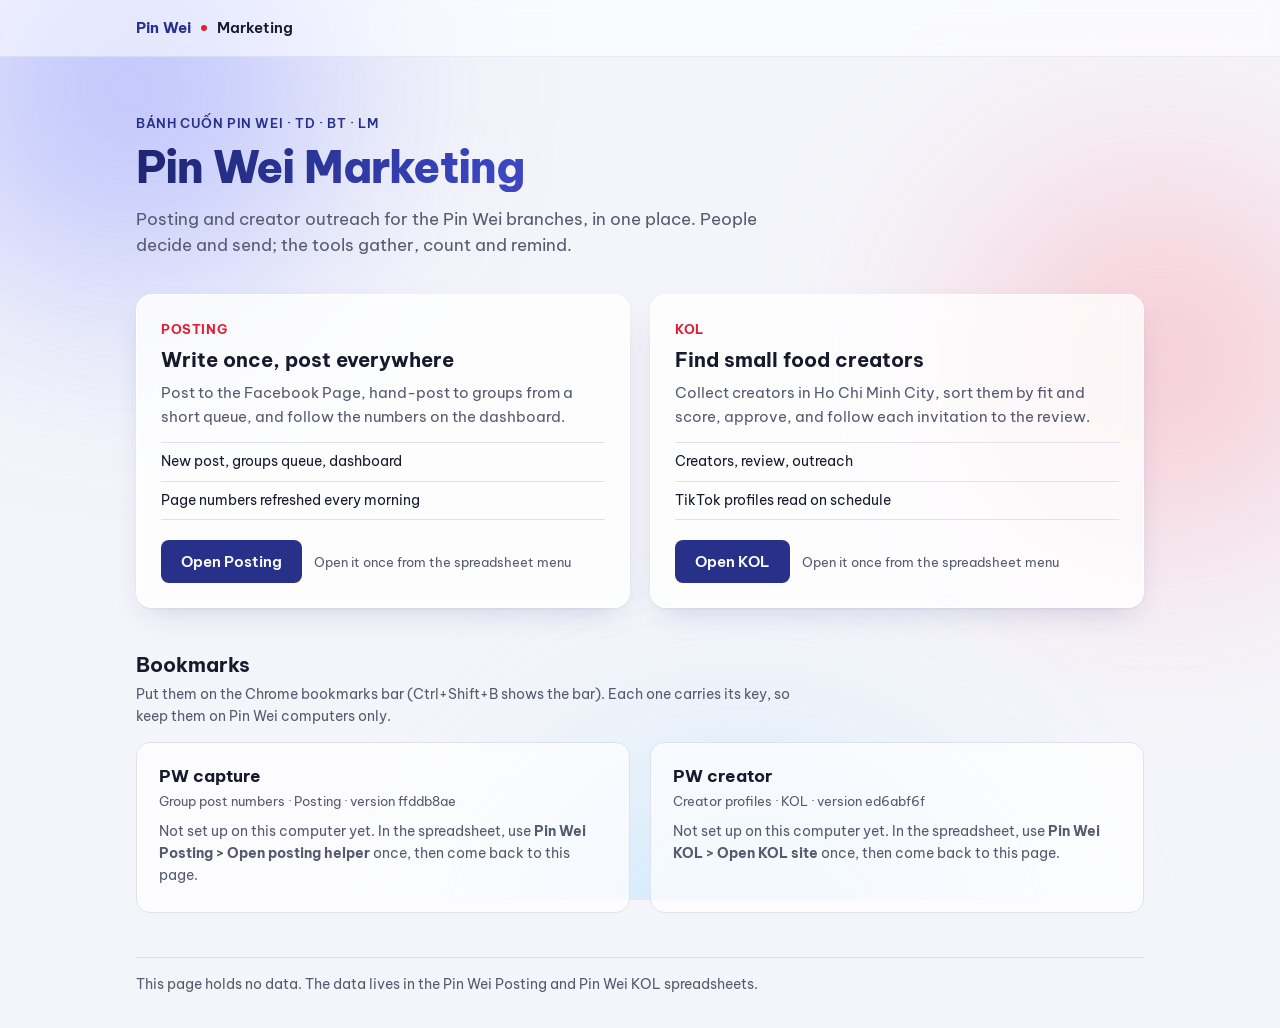
==== index.html @ 63d1887e "Publish site from PinWei_Marketing 8d9b8ef" ====
<!doctype html>
<html lang="en">
<head>
<meta charset="utf-8">
<meta name="viewport" content="width=device-width, initial-scale=1">
<meta name="robots" content="noindex">
<title>Pin Wei Marketing</title>
<link rel="preconnect" href="https://fonts.googleapis.com">
<link rel="preconnect" href="https://fonts.gstatic.com" crossorigin>
<link href="https://fonts.googleapis.com/css2?family=Be+Vietnam+Pro:wght@400;500;600;700;800&display=swap" rel="stylesheet">
<link rel="stylesheet" href="hub.css">
</head>
<body>
<div class="glow" aria-hidden="true"><span class="g1"></span><span class="g2"></span><span class="g3"></span></div>
<header class="bar"><div class="wrap"><span class="mark">Pin Wei</span><span class="dot"></span><span class="name">Marketing</span></div></header>
<main class="wrap">
  <section class="hero">
    <p class="eyebrow">Bánh cuốn Pin Wei · TD · BT · LM</p>
    <h1>Pin Wei Marketing</h1>
    <p class="lead">Posting and creator outreach for the Pin Wei branches, in one place. People decide and send; the tools gather, count and remind.</p>
  </section>

  <section class="apps">
    <article class="app">
      <p class="kicker">Posting</p>
      <h2>Write once, post everywhere</h2>
      <p class="desc">Post to the Facebook Page, hand-post to groups from a short queue, and follow the numbers on the dashboard.</p>
      <ul class="facts">
        <li>New post, groups queue, dashboard</li>
        <li>Page numbers refreshed every morning</li>
      </ul>
      <div class="foot"><a class="open" href="posting/">Open Posting</a><span class="state" id="state-posting"></span></div>
    </article>
    <article class="app">
      <p class="kicker">KOL</p>
      <h2>Find small food creators</h2>
      <p class="desc">Collect creators in Ho Chi Minh City, sort them by fit and score, approve, and follow each invitation to the review.</p>
      <ul class="facts">
        <li>Creators, review, outreach</li>
        <li>TikTok profiles read on schedule</li>
      </ul>
      <div class="foot"><a class="open" href="kol/">Open KOL</a><span class="state" id="state-kol"></span></div>
    </article>
  </section>

  <section class="marks">
    <div class="head">
      <h2>Bookmarks</h2>
      <p class="muted">Put them on the Chrome bookmarks bar (Ctrl+Shift+B shows the bar). Each one carries its key, so keep them on Pin Wei computers only.</p>
    </div>
    <div class="grid">
      <article class="mark-card" id="bm-posting"><p class="muted">Loading…</p></article>
      <article class="mark-card" id="bm-kol"><p class="muted">Loading…</p></article>
    </div>
  </section>

  <footer class="end muted">This page holds no data. The data lives in the Pin Wei Posting and Pin Wei KOL spreadsheets.</footer>
</main>
<script src="hub.js"></script>
</body>
</html>
---- hub.css ----
/* The Pin Wei Marketing main page. Light only, like the two sites; the soft glow is its own. */
:root {
  --font: "Be Vietnam Pro", system-ui, -apple-system, "Segoe UI", Roboto, sans-serif;
  --bg: #f4f5fa; --fg: #171a2c; --muted: #555a6e; --line: #dfe2ee; --card: rgba(255, 255, 255, .78);
  --navy: #28318a; --navy-strong: #1e2570; --brand: #e21e36; --ok: #137035; --ok-bg: #e3f5e9;
  color-scheme: light;
}
* { box-sizing: border-box; }
html { background: var(--bg); }
body { margin: 0; min-height: 100vh; color: var(--fg); font: 15px/1.55 var(--font); -webkit-font-smoothing: antialiased; background: var(--bg); overflow-x: hidden; }
.wrap { max-width: 1040px; margin: 0 auto; padding: 0 16px; position: relative; }

/* Ambient light: three blurred washes behind everything, fixed so they stay put while scrolling. */
.glow { position: fixed; inset: 0; z-index: 0; pointer-events: none; overflow: hidden; }
.glow span { position: absolute; border-radius: 50%; filter: blur(90px); opacity: .7; }
.glow .g1 { width: 620px; height: 620px; left: -180px; top: -220px; background: radial-gradient(circle, #8f99ff 0%, rgba(143, 153, 255, 0) 70%); }
.glow .g2 { width: 560px; height: 560px; right: -160px; top: 80px; background: radial-gradient(circle, #ff8fa0 0%, rgba(255, 143, 160, 0) 70%); opacity: .55; }
.glow .g3 { width: 720px; height: 520px; left: 30%; bottom: -320px; background: radial-gradient(circle, #9fd8ff 0%, rgba(159, 216, 255, 0) 70%); opacity: .6; }
.bar, main { position: relative; z-index: 1; }

.bar { border-bottom: 1px solid rgba(40, 49, 138, .08); background: rgba(255, 255, 255, .55); backdrop-filter: saturate(160%) blur(10px); -webkit-backdrop-filter: saturate(160%) blur(10px); }
.bar .wrap { display: flex; align-items: center; gap: 10px; height: 56px; font-weight: 700; }
.bar .mark { color: var(--navy); letter-spacing: .2px; }
.bar .dot { width: 6px; height: 6px; border-radius: 50%; background: var(--brand); }
.bar .name { color: var(--fg); font-weight: 600; }

.hero { padding: 56px 0 28px; max-width: 680px; }
.eyebrow { margin: 0 0 10px; font-size: 13px; font-weight: 600; letter-spacing: .6px; text-transform: uppercase; color: var(--navy); }
h1 { margin: 0; font-size: 44px; line-height: 1.1; font-weight: 800; letter-spacing: -.8px;
  background: linear-gradient(100deg, #1e2570 0%, #3b47c4 55%, #c3142a 110%); -webkit-background-clip: text; background-clip: text; color: transparent; }
.lead { margin: 14px 0 0; font-size: 17px; color: var(--muted); }
h2 { margin: 0; font-size: 20px; line-height: 1.3; }
p { margin: 6px 0; }
.muted { color: var(--muted); font-size: 14px; }

.apps { display: grid; grid-template-columns: 1fr 1fr; gap: 20px; margin: 8px 0 44px; }
.app { display: flex; flex-direction: column; padding: 24px; border-radius: 16px; background: var(--card); border: 1px solid rgba(255, 255, 255, .9);
  box-shadow: 0 1px 2px rgba(23, 26, 44, .05), 0 12px 32px -12px rgba(40, 49, 138, .22); backdrop-filter: blur(12px); -webkit-backdrop-filter: blur(12px);
  transition: transform .18s ease, box-shadow .18s ease; }
.app:hover { transform: translateY(-2px); box-shadow: 0 1px 2px rgba(23, 26, 44, .05), 0 18px 40px -14px rgba(40, 49, 138, .32); }
.kicker { margin: 0 0 8px; font-size: 13px; font-weight: 700; letter-spacing: .6px; text-transform: uppercase; color: var(--brand); }
.desc { color: var(--muted); margin: 8px 0 14px; }
.facts { margin: 0 0 20px; padding: 0; list-style: none; border-top: 1px solid var(--line); }
.facts li { padding: 8px 0; border-bottom: 1px solid var(--line); font-size: 14px; }
.foot { margin-top: auto; display: flex; align-items: center; gap: 12px; flex-wrap: wrap; }
.open, button { display: inline-block; background: var(--navy); color: #fff; border: 0; border-radius: 8px; padding: 10px 20px; font: inherit; font-weight: 600;
  text-decoration: none; cursor: pointer; }
.open:hover, button:hover { background: var(--navy-strong); }
.open:focus-visible, button:focus-visible, .bm:focus-visible { outline: 3px solid rgba(40, 49, 138, .35); outline-offset: 2px; }
.state { font-size: 13px; color: var(--muted); }
.state.on { color: var(--ok); background: var(--ok-bg); border-radius: 999px; padding: 2px 10px; font-weight: 600; }

.marks .head { margin-bottom: 14px; max-width: 680px; }
.marks .grid { display: grid; grid-template-columns: 1fr 1fr; gap: 20px; }
.mark-card { padding: 20px 22px; border-radius: 14px; background: rgba(255, 255, 255, .7); border: 1px solid var(--line); }
.mark-card h3 { margin: 0; font-size: 17px; }
.mark-card .for { margin: 2px 0 10px; font-size: 13px; color: var(--muted); }
.mark-card ol { padding-left: 20px; margin: 10px 0; font-size: 14px; }
.mark-card li { margin: 4px 0; }
.bm { display: inline-block; margin: 6px 0; padding: 7px 16px; border: 1px dashed var(--navy); border-radius: 8px; color: var(--navy); background: #fff;
  font-weight: 700; text-decoration: none; cursor: grab; }
.row { display: flex; align-items: center; gap: 10px; flex-wrap: wrap; margin: 6px 0; }
button.alt { background: #fff; color: var(--fg); border: 1px solid var(--line); padding: 7px 14px; }
button.alt:hover { background: #f1f2f8; }
.mark-card a.link { color: var(--navy); font-weight: 600; }
.end { margin: 44px 0 32px; padding-top: 16px; border-top: 1px solid var(--line); }

@media (max-width: 760px) {
  .apps, .marks .grid { grid-template-columns: 1fr; }
  .hero { padding: 36px 0 20px; }
  h1 { font-size: 34px; }
  .glow .g1 { width: 420px; height: 420px; }
  .glow .g2 { width: 380px; height: 380px; }
}
@media (prefers-reduced-motion: reduce) { .app { transition: none; } .app:hover { transform: none; } }
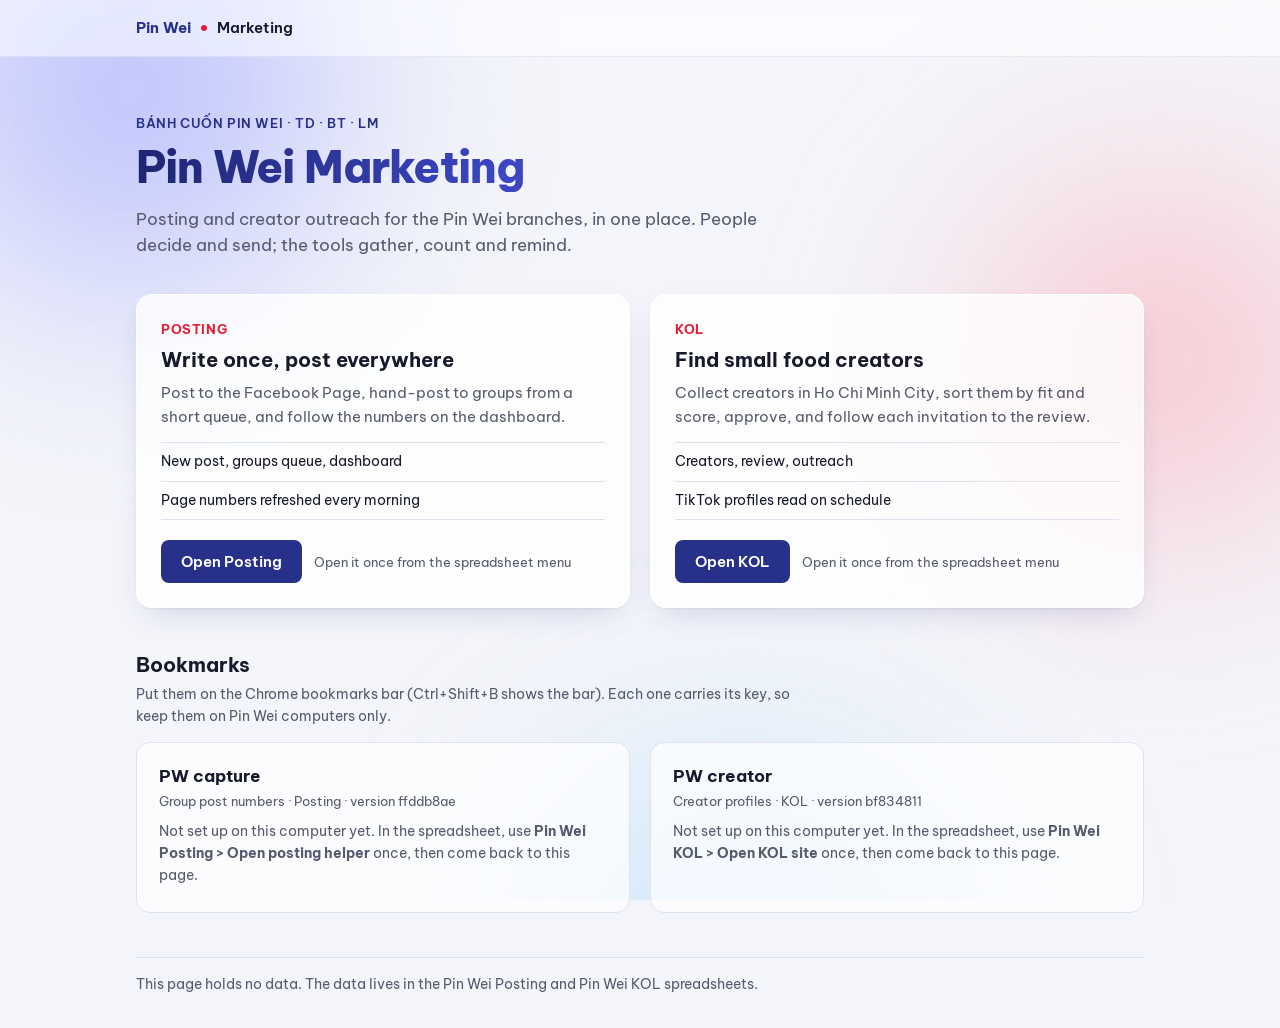
==== commit 0a7d1c47: "Publish site from PinWei_Marketing f20aabb" ====
--- a/index.html
+++ b/index.html
@@ -19,6 +19,8 @@
     <h1>Pin Wei Marketing</h1>
     <p class="lead">Posting and creator outreach for the Pin Wei branches, in one place. People decide and send; the tools gather, count and remind.</p>
   </section>
+
+  <p class="notice" id="notice" hidden></p>
 
   <section class="apps">
     <article class="app">
@@ -54,6 +56,18 @@
     </div>
   </section>
 
+  <section class="share" id="share" hidden>
+    <div class="head">
+      <h2>Share access</h2>
+      <p class="muted">One link that opens Posting and KOL on another computer, without the spreadsheets. Whoever opens it can do everything you can, so send it to one person, privately (not in a group chat).</p>
+    </div>
+    <div class="share-card">
+      <div class="row"><button type="button" id="share-copy">Copy access link</button><span class="muted" id="share-note"></span></div>
+      <p class="muted" id="share-what"></p>
+      <p class="muted">The other person opens the link once; their browser then remembers it. To take access back from everyone, change <code>WEBAPP_TOKEN</code> in that spreadsheet's Script Properties.</p>
+    </div>
+  </section>
+
   <footer class="end muted">This page holds no data. The data lives in the Pin Wei Posting and Pin Wei KOL spreadsheets.</footer>
 </main>
 <script src="hub.js"></script>
--- a/hub.css
+++ b/hub.css
@@ -65,6 +65,16 @@
 .mark-card a.link { color: var(--navy); font-weight: 600; }
 .end { margin: 44px 0 32px; padding-top: 16px; border-top: 1px solid var(--line); }
 
+/* An access link was just opened: what it did. */
+.notice { margin: 0 0 20px; padding: 10px 14px; border-radius: 10px; font-weight: 600; max-width: 680px; }
+.notice.ok { background: var(--ok-bg); color: var(--ok); }
+.notice.bad { background: #fde8eb; color: #c3142a; }
+.share { margin-top: 44px; }
+.share .head { margin-bottom: 14px; max-width: 680px; }
+.share-card { padding: 20px 22px; border-radius: 14px; background: rgba(255, 255, 255, .7); border: 1px solid var(--line); max-width: 680px; }
+.share-card button { margin: 0; }
+code { font-size: 13px; background: #eef0f7; border-radius: 4px; padding: 1px 5px; }
+
 @media (max-width: 760px) {
   .apps, .marks .grid { grid-template-columns: 1fr; }
   .hero { padding: 36px 0 20px; }
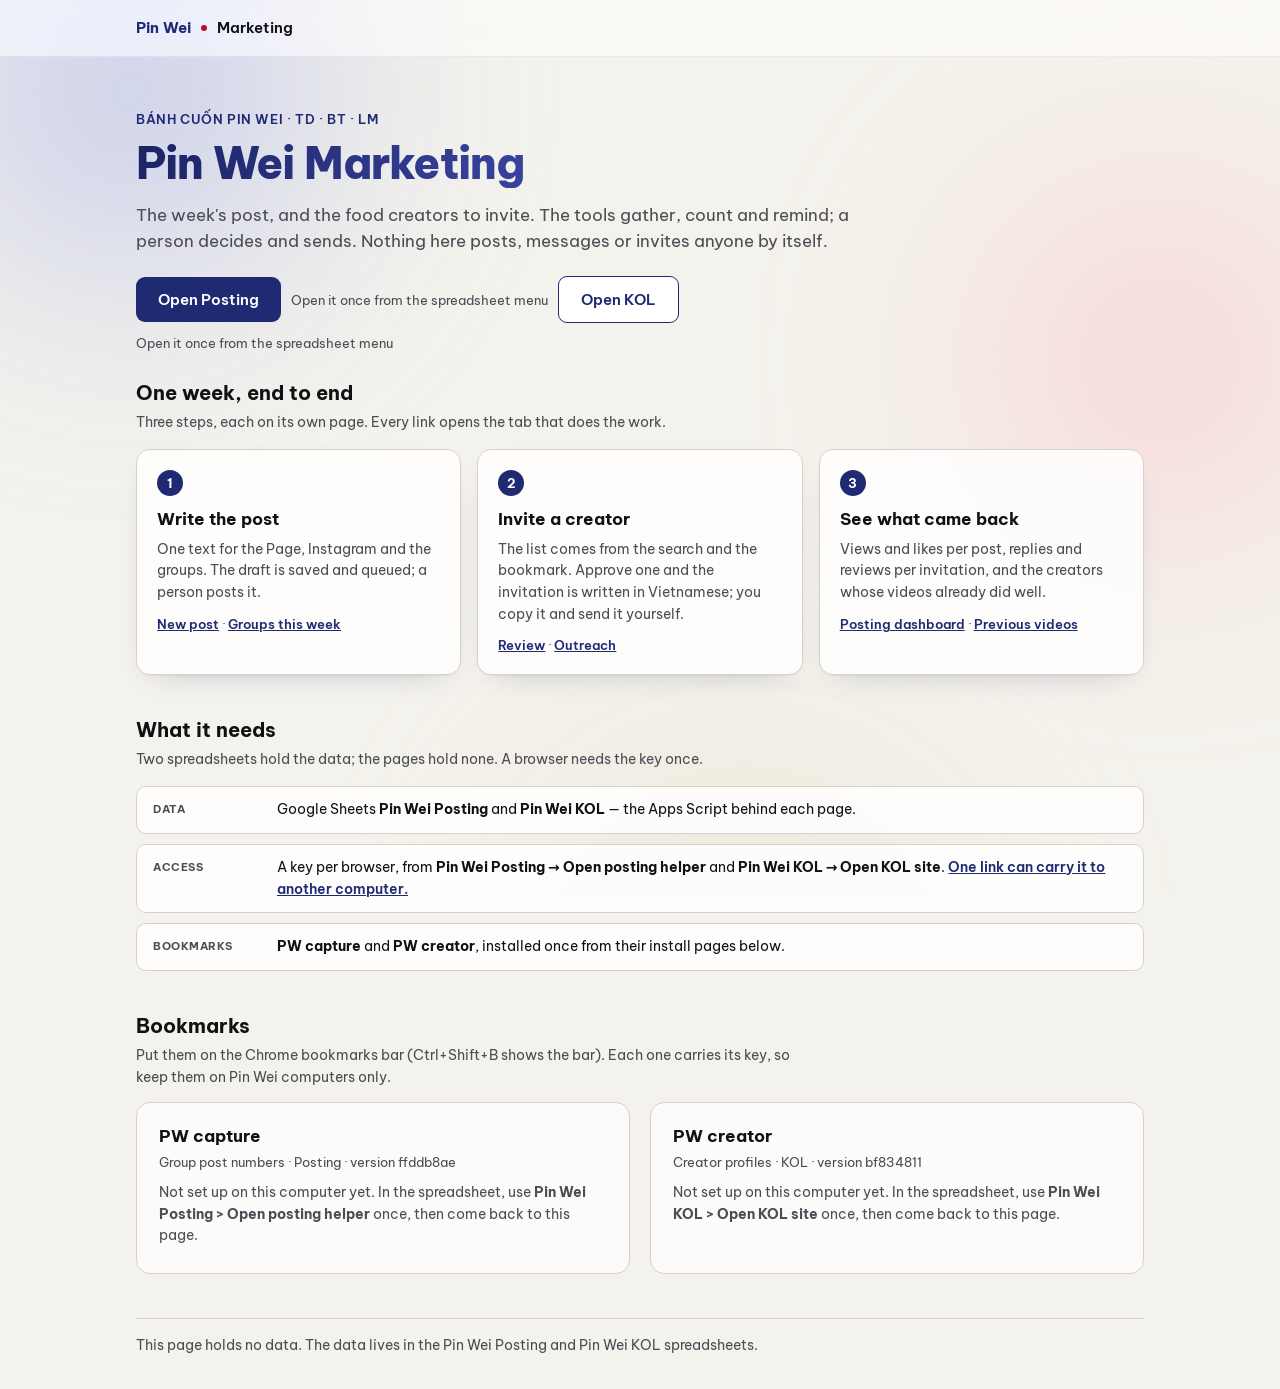
==== commit 8f9fd635: "Publish site from PinWei_Marketing 9d4a96f" ====
--- a/index.html
+++ b/index.html
@@ -14,35 +14,62 @@
 <div class="glow" aria-hidden="true"><span class="g1"></span><span class="g2"></span><span class="g3"></span></div>
 <header class="bar"><div class="wrap"><span class="mark">Pin Wei</span><span class="dot"></span><span class="name">Marketing</span></div></header>
 <main class="wrap">
+  <!-- What this is and the one thing it is for. Everything below serves this sentence. -->
   <section class="hero">
     <p class="eyebrow">Bánh cuốn Pin Wei · TD · BT · LM</p>
     <h1>Pin Wei Marketing</h1>
-    <p class="lead">Posting and creator outreach for the Pin Wei branches, in one place. People decide and send; the tools gather, count and remind.</p>
+    <p class="lead">The week's post, and the food creators to invite. The tools gather, count and remind; a person decides and
+      sends. Nothing here posts, messages or invites anyone by itself.</p>
+    <div class="cta">
+      <a class="open" href="posting/">Open Posting</a>
+      <span class="state" id="state-posting"></span>
+      <a class="open alt" href="kol/">Open KOL</a>
+      <span class="state" id="state-kol"></span>
+    </div>
   </section>
 
   <p class="notice" id="notice" hidden></p>
 
-  <section class="apps">
-    <article class="app">
-      <p class="kicker">Posting</p>
-      <h2>Write once, post everywhere</h2>
-      <p class="desc">Post to the Facebook Page, hand-post to groups from a short queue, and follow the numbers on the dashboard.</p>
-      <ul class="facts">
-        <li>New post, groups queue, dashboard</li>
-        <li>Page numbers refreshed every morning</li>
-      </ul>
-      <div class="foot"><a class="open" href="posting/">Open Posting</a><span class="state" id="state-posting"></span></div>
-    </article>
-    <article class="app">
-      <p class="kicker">KOL</p>
-      <h2>Find small food creators</h2>
-      <p class="desc">Collect creators in Ho Chi Minh City, sort them by fit and score, approve, and follow each invitation to the review.</p>
-      <ul class="facts">
-        <li>Creators, review, outreach</li>
-        <li>TikTok profiles read on schedule</li>
-      </ul>
-      <div class="foot"><a class="open" href="kol/">Open KOL</a><span class="state" id="state-kol"></span></div>
-    </article>
+  <!-- The task, in three steps: a short input-to-output example with the real destinations. -->
+  <section class="flow">
+    <div class="head">
+      <h2>One week, end to end</h2>
+      <p class="muted">Three steps, each on its own page. Every link opens the tab that does the work.</p>
+    </div>
+    <ol class="steps">
+      <li class="step">
+        <span class="n">1</span>
+        <h3>Write the post</h3>
+        <p>One text for the Page, Instagram and the groups. The draft is saved and queued; a person posts it.</p>
+        <p class="where"><a href="posting/#compose">New post</a> · <a href="posting/#week">Groups this week</a></p>
+      </li>
+      <li class="step">
+        <span class="n">2</span>
+        <h3>Invite a creator</h3>
+        <p>The list comes from the search and the bookmark. Approve one and the invitation is written in Vietnamese; you copy
+          it and send it yourself.</p>
+        <p class="where"><a href="kol/#review">Review</a> · <a href="kol/#outreach">Outreach</a></p>
+      </li>
+      <li class="step">
+        <span class="n">3</span>
+        <h3>See what came back</h3>
+        <p>Views and likes per post, replies and reviews per invitation, and the creators whose videos already did well.</p>
+        <p class="where"><a href="posting/#dash">Posting dashboard</a> · <a href="kol/#pinwei">Previous videos</a></p>
+      </li>
+    </ol>
+  </section>
+
+  <section class="setup">
+    <div class="head">
+      <h2>What it needs</h2>
+      <p class="muted">Two spreadsheets hold the data; the pages hold none. A browser needs the key once.</p>
+    </div>
+    <dl class="reqs">
+      <div><dt>Data</dt><dd>Google Sheets <b>Pin Wei Posting</b> and <b>Pin Wei KOL</b> — the Apps Script behind each page.</dd></div>
+      <div><dt>Access</dt><dd>A key per browser, from <b>Pin Wei Posting → Open posting helper</b> and <b>Pin Wei KOL → Open KOL site</b>.
+        <a href="#share">One link can carry it to another computer.</a></dd></div>
+      <div><dt>Bookmarks</dt><dd><b>PW capture</b> and <b>PW creator</b>, installed once from their install pages below.</dd></div>
+    </dl>
   </section>
 
   <section class="marks">
--- a/hub.css
+++ b/hub.css
@@ -1,8 +1,8 @@
 /* The Pin Wei Marketing main page. Light only, like the two sites; the soft glow is its own. */
 :root {
   --font: "Be Vietnam Pro", system-ui, -apple-system, "Segoe UI", Roboto, sans-serif;
-  --bg: #f4f5fa; --fg: #171a2c; --muted: #555a6e; --line: #dfe2ee; --card: rgba(255, 255, 255, .78);
-  --navy: #28318a; --navy-strong: #1e2570; --brand: #e21e36; --ok: #137035; --ok-bg: #e3f5e9;
+  --bg: #f4f2ec; --fg: #111114; --muted: #4b4c54; --line: #d7d2c6; --card: rgba(255, 255, 255, .84);
+  --navy: #1f2a72; --navy-strong: #161f57; --brand: #b90f2a; --ok: #0b5a30; --ok-bg: #d7ebda; --bad: #940f1c; --bad-bg: #fbe9ea; --sheet: #f1efe8;
   color-scheme: light;
 }
 * { box-sizing: border-box; }
@@ -13,9 +13,9 @@
 /* Ambient light: three blurred washes behind everything, fixed so they stay put while scrolling. */
 .glow { position: fixed; inset: 0; z-index: 0; pointer-events: none; overflow: hidden; }
 .glow span { position: absolute; border-radius: 50%; filter: blur(90px); opacity: .7; }
-.glow .g1 { width: 620px; height: 620px; left: -180px; top: -220px; background: radial-gradient(circle, #8f99ff 0%, rgba(143, 153, 255, 0) 70%); }
-.glow .g2 { width: 560px; height: 560px; right: -160px; top: 80px; background: radial-gradient(circle, #ff8fa0 0%, rgba(255, 143, 160, 0) 70%); opacity: .55; }
-.glow .g3 { width: 720px; height: 520px; left: 30%; bottom: -320px; background: radial-gradient(circle, #9fd8ff 0%, rgba(159, 216, 255, 0) 70%); opacity: .6; }
+.glow .g1 { width: 620px; height: 620px; left: -180px; top: -220px; background: radial-gradient(circle, #aeb8ea 0%, rgba(174, 184, 234, 0) 70%); }
+.glow .g2 { width: 560px; height: 560px; right: -160px; top: 80px; background: radial-gradient(circle, #ffb6be 0%, rgba(255, 182, 190, 0) 70%); opacity: .5; }
+.glow .g3 { width: 720px; height: 520px; left: 30%; bottom: -320px; background: radial-gradient(circle, #e6d9be 0%, rgba(230, 217, 190, 0) 70%); opacity: .55; }
 .bar, main { position: relative; z-index: 1; }
 
 .bar { border-bottom: 1px solid rgba(40, 49, 138, .08); background: rgba(255, 255, 255, .55); backdrop-filter: saturate(160%) blur(10px); -webkit-backdrop-filter: saturate(160%) blur(10px); }
@@ -27,14 +27,14 @@
 .hero { padding: 56px 0 28px; max-width: 680px; }
 .eyebrow { margin: 0 0 10px; font-size: 13px; font-weight: 600; letter-spacing: .6px; text-transform: uppercase; color: var(--navy); }
 h1 { margin: 0; font-size: 44px; line-height: 1.1; font-weight: 800; letter-spacing: -.8px;
-  background: linear-gradient(100deg, #1e2570 0%, #3b47c4 55%, #c3142a 110%); -webkit-background-clip: text; background-clip: text; color: transparent; }
+  background: linear-gradient(100deg, #1c2465 0%, #38439e 55%, #c8102e 105%); -webkit-background-clip: text; background-clip: text; color: transparent; }
 .lead { margin: 14px 0 0; font-size: 17px; color: var(--muted); }
 h2 { margin: 0; font-size: 20px; line-height: 1.3; }
 p { margin: 6px 0; }
 .muted { color: var(--muted); font-size: 14px; }
 
 .apps { display: grid; grid-template-columns: 1fr 1fr; gap: 20px; margin: 8px 0 44px; }
-.app { display: flex; flex-direction: column; padding: 24px; border-radius: 16px; background: var(--card); border: 1px solid rgba(255, 255, 255, .9);
+.app { display: flex; flex-direction: column; padding: 24px; border-radius: 14px; background: var(--card); border: 1px solid rgba(255, 255, 255, .9);
   box-shadow: 0 1px 2px rgba(23, 26, 44, .05), 0 12px 32px -12px rgba(40, 49, 138, .22); backdrop-filter: blur(12px); -webkit-backdrop-filter: blur(12px);
   transition: transform .18s ease, box-shadow .18s ease; }
 .app:hover { transform: translateY(-2px); box-shadow: 0 1px 2px rgba(23, 26, 44, .05), 0 18px 40px -14px rgba(40, 49, 138, .32); }
@@ -43,7 +43,7 @@
 .facts { margin: 0 0 20px; padding: 0; list-style: none; border-top: 1px solid var(--line); }
 .facts li { padding: 8px 0; border-bottom: 1px solid var(--line); font-size: 14px; }
 .foot { margin-top: auto; display: flex; align-items: center; gap: 12px; flex-wrap: wrap; }
-.open, button { display: inline-block; background: var(--navy); color: #fff; border: 0; border-radius: 8px; padding: 10px 20px; font: inherit; font-weight: 600;
+.open, button { display: inline-block; background: var(--navy); color: #fff; border: 0; border-radius: 9px; padding: 10px 20px; font: inherit; font-weight: 600;
   text-decoration: none; cursor: pointer; }
 .open:hover, button:hover { background: var(--navy-strong); }
 .open:focus-visible, button:focus-visible, .bm:focus-visible { outline: 3px solid rgba(40, 49, 138, .35); outline-offset: 2px; }
@@ -61,19 +61,19 @@
   font-weight: 700; text-decoration: none; cursor: grab; }
 .row { display: flex; align-items: center; gap: 10px; flex-wrap: wrap; margin: 6px 0; }
 button.alt { background: #fff; color: var(--fg); border: 1px solid var(--line); padding: 7px 14px; }
-button.alt:hover { background: #f1f2f8; }
+button.alt:hover { background: var(--sheet); }
 .mark-card a.link { color: var(--navy); font-weight: 600; }
 .end { margin: 44px 0 32px; padding-top: 16px; border-top: 1px solid var(--line); }
 
 /* An access link was just opened: what it did. */
 .notice { margin: 0 0 20px; padding: 10px 14px; border-radius: 10px; font-weight: 600; max-width: 680px; }
 .notice.ok { background: var(--ok-bg); color: var(--ok); }
-.notice.bad { background: #fde8eb; color: #c3142a; }
+.notice.bad { background: var(--bad-bg); color: var(--bad); }
 .share { margin-top: 44px; }
 .share .head { margin-bottom: 14px; max-width: 680px; }
 .share-card { padding: 20px 22px; border-radius: 14px; background: rgba(255, 255, 255, .7); border: 1px solid var(--line); max-width: 680px; }
 .share-card button { margin: 0; }
-code { font-size: 13px; background: #eef0f7; border-radius: 4px; padding: 1px 5px; }
+code { font-size: 13px; background: var(--sheet); border-radius: 4px; padding: 1px 5px; }
 
 @media (max-width: 760px) {
   .apps, .marks .grid { grid-template-columns: 1fr; }
@@ -83,3 +83,32 @@
   .glow .g2 { width: 380px; height: 380px; }
 }
 @media (prefers-reduced-motion: reduce) { .app { transition: none; } .app:hover { transform: none; } }
+
+/* The homepage leads with the task: hero, then the week in three steps, then what it needs. */
+.hero { padding: 52px 0 26px; max-width: 720px; }
+.cta { display: flex; flex-wrap: wrap; gap: 10px; align-items: center; margin: 22px 0 0; }
+.cta .open { padding: 11px 22px; border-radius: 9px; }
+.cta .open.alt { background: #fff; color: var(--navy); border: 1.5px solid var(--navy); }
+.cta .open.alt:hover { background: #eef0fa; }
+.flow, .setup { margin: 0 0 42px; }
+.flow .head, .setup .head { max-width: 720px; margin-bottom: 16px; }
+.steps { list-style: none; margin: 0; padding: 0; display: grid; grid-template-columns: repeat(3, minmax(0, 1fr)); gap: 16px; counter-reset: step; }
+.step { position: relative; background: var(--card); border: 1px solid var(--line); border-radius: 14px; padding: 20px 20px 18px;
+  box-shadow: 0 1px 2px rgba(17, 17, 20, .05), 0 12px 30px -20px rgba(31, 42, 114, .35); }
+.step .n { display: inline-flex; align-items: center; justify-content: center; width: 26px; height: 26px; border-radius: 50%;
+  background: var(--navy); color: #fff; font-size: 13px; font-weight: 700; margin-bottom: 10px; }
+.step h3 { margin: 0 0 6px; font-size: 17px; }
+.step p { margin: 0 0 10px; color: var(--muted); font-size: 14px; }
+.step .where { font-size: 13px; margin: 0; }
+.step .where a { color: var(--navy); font-weight: 600; }
+.reqs { margin: 0; display: grid; gap: 10px; }
+.reqs > div { display: grid; grid-template-columns: 110px minmax(0, 1fr); gap: 14px; padding: 12px 16px; background: var(--card);
+  border: 1px solid var(--line); border-radius: 10px; }
+.reqs dt { font-size: 11px; text-transform: uppercase; letter-spacing: .05em; font-weight: 700; color: var(--muted); padding-top: 2px; }
+.reqs dd { margin: 0; font-size: 14px; }
+.reqs a { color: var(--navy); font-weight: 600; }
+@media (max-width: 900px) {
+  .steps { grid-template-columns: 1fr; }
+  .reqs > div { grid-template-columns: 1fr; gap: 4px; }
+  .hero { padding: 36px 0 20px; }
+}
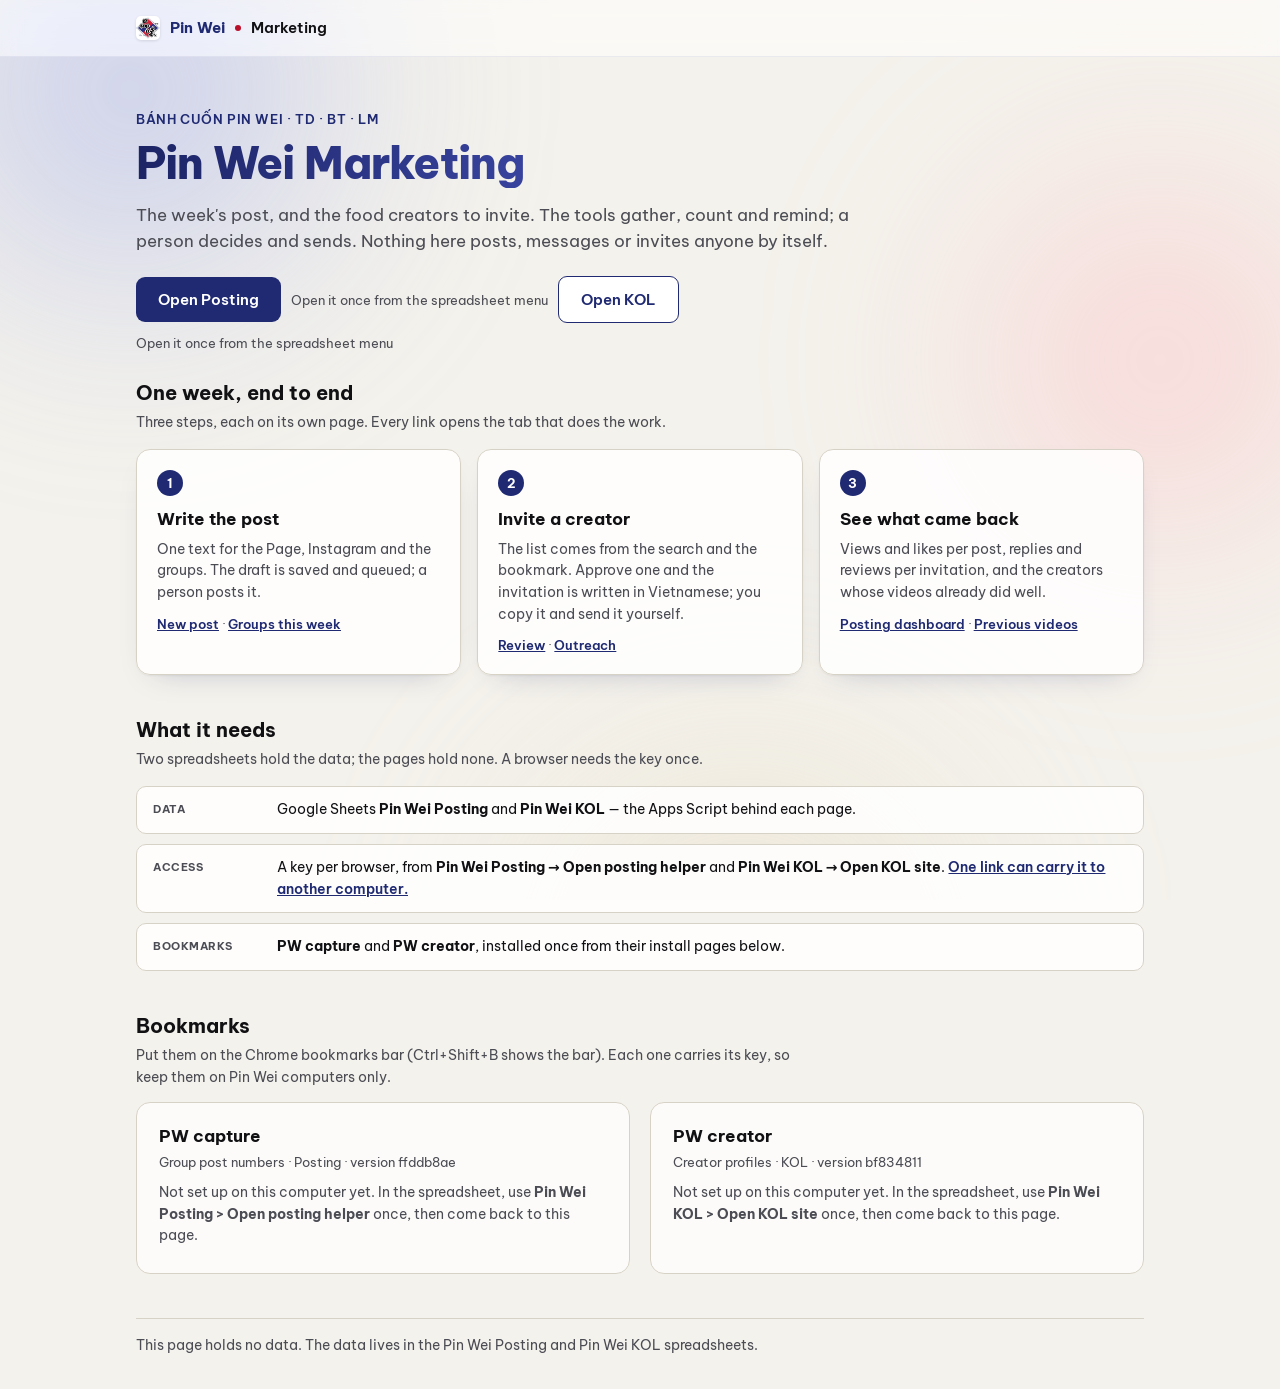
==== commit db367b40: "Publish site from PinWei_Marketing 1af9379" ====
--- a/index.html
+++ b/index.html
@@ -12,7 +12,7 @@
 </head>
 <body>
 <div class="glow" aria-hidden="true"><span class="g1"></span><span class="g2"></span><span class="g3"></span></div>
-<header class="bar"><div class="wrap"><span class="mark">Pin Wei</span><span class="dot"></span><span class="name">Marketing</span></div></header>
+<header class="bar"><div class="wrap"><img src="pinwei-mark.jpg" alt="" class="mark-img"><span class="mark">Pin Wei</span><span class="dot"></span><span class="name">Marketing</span></div></header>
 <main class="wrap">
   <!-- What this is and the one thing it is for. Everything below serves this sentence. -->
   <section class="hero">
--- a/hub.css
+++ b/hub.css
@@ -20,6 +20,7 @@
 
 .bar { border-bottom: 1px solid rgba(40, 49, 138, .08); background: rgba(255, 255, 255, .55); backdrop-filter: saturate(160%) blur(10px); -webkit-backdrop-filter: saturate(160%) blur(10px); }
 .bar .wrap { display: flex; align-items: center; gap: 10px; height: 56px; font-weight: 700; }
+.bar .mark-img { width: 24px; height: 24px; border-radius: 5px; display: block; background: #fff; box-shadow: 0 1px 3px rgba(17,17,20,.12); }
 .bar .mark { color: var(--navy); letter-spacing: .2px; }
 .bar .dot { width: 6px; height: 6px; border-radius: 50%; background: var(--brand); }
 .bar .name { color: var(--fg); font-weight: 600; }
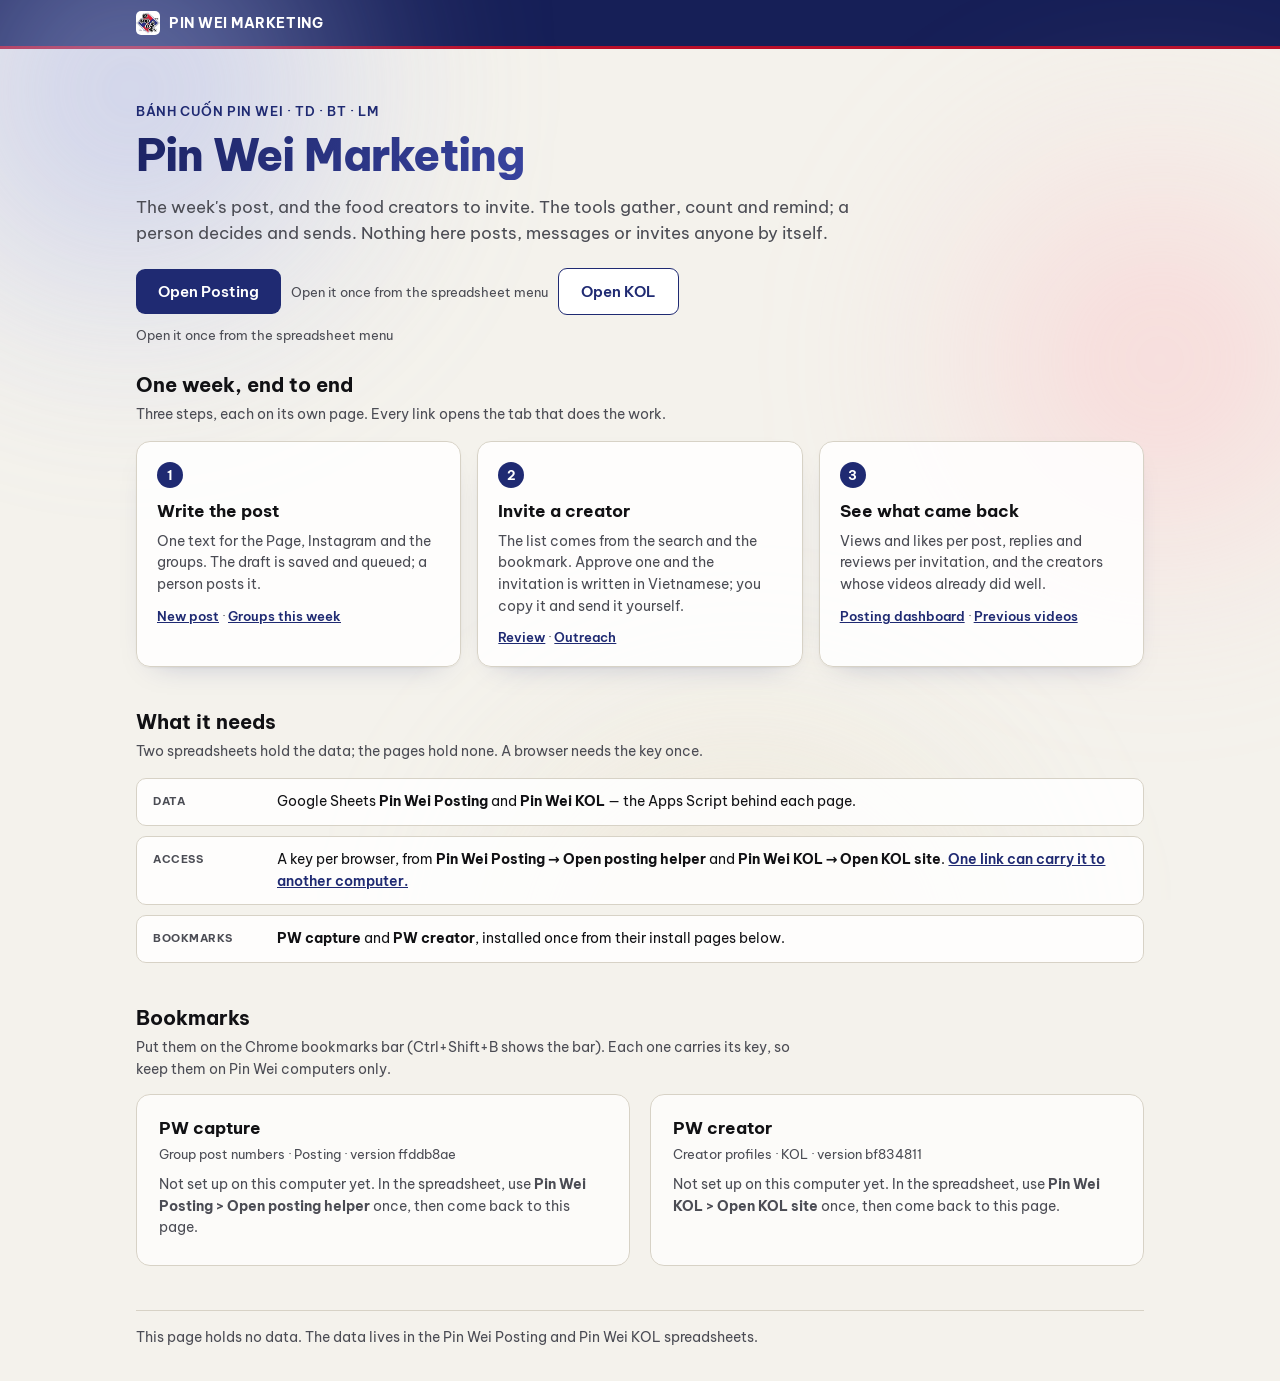
==== commit 95a2ba17: "Publish site from PinWei_Marketing d3555fb" ====
--- a/index.html
+++ b/index.html
@@ -12,7 +12,7 @@
 </head>
 <body>
 <div class="glow" aria-hidden="true"><span class="g1"></span><span class="g2"></span><span class="g3"></span></div>
-<header class="bar"><div class="wrap"><img src="pinwei-mark.jpg" alt="" class="mark-img"><span class="mark">Pin Wei</span><span class="dot"></span><span class="name">Marketing</span></div></header>
+<header class="top"><div class="wrap"><div class="brand"><img src="pinwei-mark.jpg" alt="" class="mark"><a href="./">Pin Wei Marketing</a></div></div></header>
 <main class="wrap">
   <!-- What this is and the one thing it is for. Everything below serves this sentence. -->
   <section class="hero">
--- a/hub.css
+++ b/hub.css
@@ -18,12 +18,15 @@
 .glow .g3 { width: 720px; height: 520px; left: 30%; bottom: -320px; background: radial-gradient(circle, #e6d9be 0%, rgba(230, 217, 190, 0) 70%); opacity: .55; }
 .bar, main { position: relative; z-index: 1; }
 
-.bar { border-bottom: 1px solid rgba(40, 49, 138, .08); background: rgba(255, 255, 255, .55); backdrop-filter: saturate(160%) blur(10px); -webkit-backdrop-filter: saturate(160%) blur(10px); }
-.bar .wrap { display: flex; align-items: center; gap: 10px; height: 56px; font-weight: 700; }
-.bar .mark-img { width: 24px; height: 24px; border-radius: 5px; display: block; background: #fff; box-shadow: 0 1px 3px rgba(17,17,20,.12); }
-.bar .mark { color: var(--navy); letter-spacing: .2px; }
-.bar .dot { width: 6px; height: 6px; border-radius: 50%; background: var(--brand); }
-.bar .name { color: var(--fg); font-weight: 600; }
+/* Header: the same component as Posting and KOL - the logo blue, a thin red rule, the brand on the left, and the
+   same container as the page content, so all three sites start at the same place. */
+.top { background: var(--navy-strong); border-bottom: 3px solid var(--brand); padding: 11px 0; }
+.top .wrap { display: flex; align-items: center; }
+.top .brand { display: flex; align-items: center; gap: 9px; font-size: 13.5px; font-weight: 700; letter-spacing: .04em; text-transform: uppercase; }
+.top .brand img.mark { width: 24px; height: 24px; border-radius: 5px; display: block; background: #fff; }
+.top .brand a { color: #fff; text-decoration: none; }
+.top .brand a:hover { color: #ffa0a7; }
+main { padding-top: 22px; }
 
 .hero { padding: 56px 0 28px; max-width: 680px; }
 .eyebrow { margin: 0 0 10px; font-size: 13px; font-weight: 600; letter-spacing: .6px; text-transform: uppercase; color: var(--navy); }
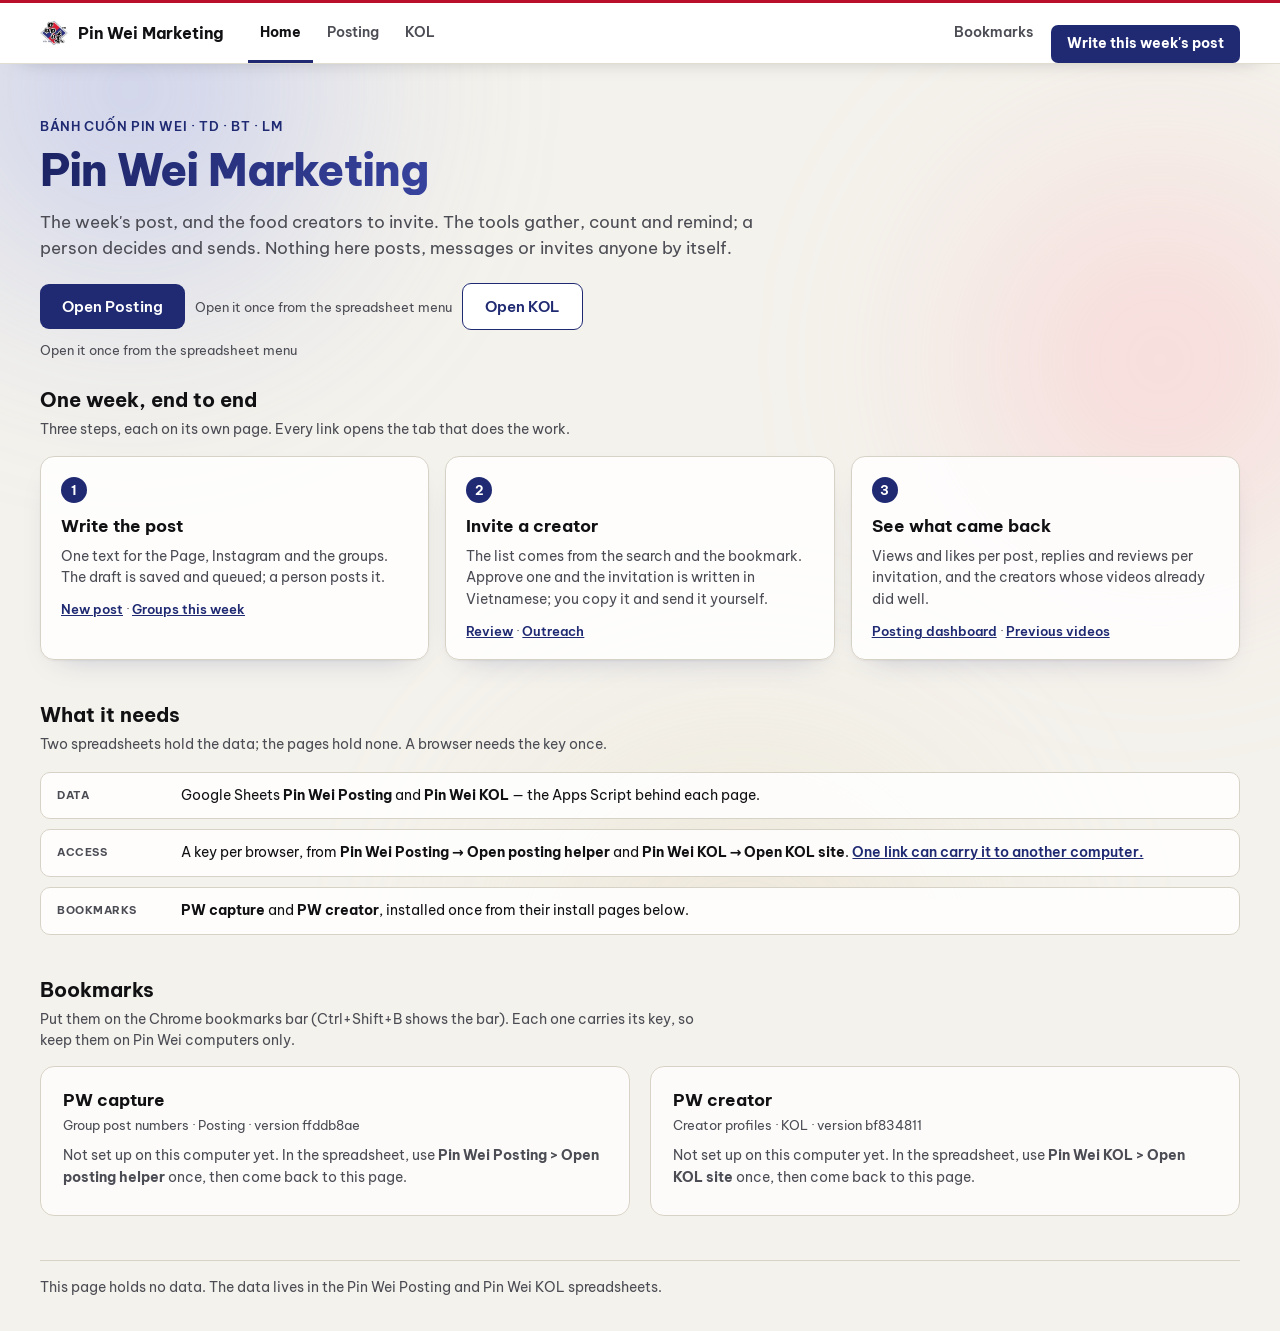
==== commit 35410487: "Publish site from PinWei_Marketing b066cc3" ====
--- a/index.html
+++ b/index.html
@@ -9,11 +9,22 @@
 <link rel="preconnect" href="https://fonts.gstatic.com" crossorigin>
 <link href="https://fonts.googleapis.com/css2?family=Be+Vietnam+Pro:wght@400;500;600;700;800&display=swap" rel="stylesheet">
 <link rel="stylesheet" href="hub.css">
+<link rel="stylesheet" href="nav.css">
 </head>
 <body>
 <div class="glow" aria-hidden="true"><span class="g1"></span><span class="g2"></span><span class="g3"></span></div>
-<header class="top"><div class="wrap"><div class="brand"><img src="pinwei-mark.jpg" alt="" class="mark"><a href="./">Pin Wei Marketing</a></div></div></header>
-<main class="wrap">
+<a class="skip" href="#content">Skip to content</a>
+<header class="pwbar">
+  <div class="wrap pwbar-in">
+    <a class="wordmark" href="./"><img src="pinwei-mark.jpg" alt="" width="28" height="28"><span>Pin Wei Marketing</span></a>
+    <button type="button" class="menubtn" aria-expanded="false" aria-controls="pwmenu">Menu</button>
+    <div class="pwmenu" id="pwmenu">
+      <nav class="sitenav" aria-label="Pin Wei Marketing"><a href="./" aria-current="page">Home</a><a href="posting/">Posting</a><a href="kol/">KOL</a></nav>
+      <div class="pwacts"><a class="quiet" href="#bookmarks">Bookmarks</a><a class="cta" href="posting/#compose">Write this week's post</a></div>
+    </div>
+  </div>
+</header>
+<main class="wrap" id="content" tabindex="-1">
   <!-- What this is and the one thing it is for. Everything below serves this sentence. -->
   <section class="hero">
     <p class="eyebrow">Bánh cuốn Pin Wei · TD · BT · LM</p>
@@ -72,7 +83,7 @@
     </dl>
   </section>
 
-  <section class="marks">
+  <section class="marks" id="bookmarks">
     <div class="head">
       <h2>Bookmarks</h2>
       <p class="muted">Put them on the Chrome bookmarks bar (Ctrl+Shift+B shows the bar). Each one carries its key, so keep them on Pin Wei computers only.</p>
@@ -98,5 +109,8 @@
   <footer class="end muted">This page holds no data. The data lives in the Pin Wei Posting and Pin Wei KOL spreadsheets.</footer>
 </main>
 <script src="hub.js"></script>
+<!-- the bar's behaviour (Menu drawer) comes from the Posting site's helpers, one copy for all three sites -->
+<script src="posting/common.js"></script>
+<script>PW.navbar();</script>
 </body>
 </html>
--- a/hub.css
+++ b/hub.css
@@ -8,7 +8,7 @@
 * { box-sizing: border-box; }
 html { background: var(--bg); }
 body { margin: 0; min-height: 100vh; color: var(--fg); font: 15px/1.55 var(--font); -webkit-font-smoothing: antialiased; background: var(--bg); overflow-x: hidden; }
-.wrap { max-width: 1040px; margin: 0 auto; padding: 0 16px; position: relative; }
+.wrap { max-width: 1240px; margin: 0 auto; padding: 0 20px; position: relative; }
 
 /* Ambient light: three blurred washes behind everything, fixed so they stay put while scrolling. */
 .glow { position: fixed; inset: 0; z-index: 0; pointer-events: none; overflow: hidden; }
@@ -16,16 +16,9 @@
 .glow .g1 { width: 620px; height: 620px; left: -180px; top: -220px; background: radial-gradient(circle, #aeb8ea 0%, rgba(174, 184, 234, 0) 70%); }
 .glow .g2 { width: 560px; height: 560px; right: -160px; top: 80px; background: radial-gradient(circle, #ffb6be 0%, rgba(255, 182, 190, 0) 70%); opacity: .5; }
 .glow .g3 { width: 720px; height: 520px; left: 30%; bottom: -320px; background: radial-gradient(circle, #e6d9be 0%, rgba(230, 217, 190, 0) 70%); opacity: .55; }
-.bar, main { position: relative; z-index: 1; }
+main { position: relative; z-index: 1; }
 
-/* Header: the same component as Posting and KOL - the logo blue, a thin red rule, the brand on the left, and the
-   same container as the page content, so all three sites start at the same place. */
-.top { background: var(--navy-strong); border-bottom: 3px solid var(--brand); padding: 11px 0; }
-.top .wrap { display: flex; align-items: center; }
-.top .brand { display: flex; align-items: center; gap: 9px; font-size: 13.5px; font-weight: 700; letter-spacing: .04em; text-transform: uppercase; }
-.top .brand img.mark { width: 24px; height: 24px; border-radius: 5px; display: block; background: #fff; }
-.top .brand a { color: #fff; text-decoration: none; }
-.top .brand a:hover { color: #ffa0a7; }
+/* The bar is hub/nav.css, generated with the Posting and KOL stylesheets so all three sites share one. */
 main { padding-top: 22px; }
 
 .hero { padding: 56px 0 28px; max-width: 680px; }
--- a/nav.css
+++ b/nav.css
@@ -0,0 +1,2 @@
+/* Generated by posting/site/build.js (NAV_CSS). Do not edit. */
+html{scroll-padding-top:calc(var(--pwbar-h,112px) + 12px)}html.pw-locked{overflow:hidden}.skip{position:absolute;left:12px;top:-80px;z-index:100;background:#161f57;color:#fff;padding:12px 18px;border-radius:7px;font-weight:700;text-decoration:none}.skip:focus{top:12px;color:#fff}.pwbar{--nb-ink:#111114;--nb-muted:#4b4c54;--nb-line:#e2ddd1;--nb-accent:#1f2a72;--nb-accent-dark:#161f57;--nb-tint:#eef0fa;position:sticky;top:0;z-index:50;background:#fff;border-top:3px solid #b90f2a;border-bottom:1px solid var(--nb-line);box-shadow:0 10px 24px -22px rgba(17,17,20,.55);font-family:var(--font, "Be Vietnam Pro", system-ui, sans-serif)}.pwbar-in{display:grid;grid-template-columns:auto auto minmax(0,1fr) auto;grid-template-areas:"brand site . acts" "tabs tabs tabs tabs";align-items:stretch;column-gap:24px}.pwbar .wordmark{grid-area:brand;display:flex;align-items:center;gap:10px;min-height:56px;color:var(--nb-ink);text-decoration:none;font-size:16px;font-weight:700;letter-spacing:-.01em;white-space:nowrap}.pwbar .wordmark img{width:28px;height:28px;border-radius:6px;display:block;flex:none}.pwbar .wordmark:hover{color:var(--nb-accent)}.pwmenu{display:contents}.sitenav{grid-area:site;display:flex;gap:2px}.pwbar .sitenav a{display:flex;align-items:center;padding:3px 12px 0;font-size:14px;font-weight:600;color:var(--nb-muted);text-decoration:none;border-bottom:3px solid transparent}.pwbar .sitenav a:hover{color:var(--nb-ink)}.pwbar .sitenav a[aria-current=page]{color:var(--nb-ink);font-weight:700;border-bottom-color:var(--nb-accent)}.pwacts{grid-area:acts;display:flex;align-items:center;gap:18px}.pwbar .pwacts .quiet{font-size:14px;font-weight:600;color:var(--nb-muted);text-decoration:none}.pwbar .pwacts .quiet:hover{color:var(--nb-accent);text-decoration:underline;text-underline-offset:3px}.pwbar .pwacts .cta{display:inline-flex;align-items:center;justify-content:center;min-height:38px;padding:0 16px;border-radius:7px;background:var(--nb-accent);color:#fff;font-size:14px;font-weight:700;text-decoration:none;white-space:nowrap}.pwbar .pwacts .cta:hover{background:var(--nb-accent-dark);color:#fff}.pwbar .menubtn{display:none}.pwbar nav.tabs{grid-area:tabs;display:flex;flex-wrap:nowrap;gap:2px;margin:0;padding:0;border:0;border-top:1px solid var(--nb-line);background:none}.pwbar nav.tabs a,.pwbar .morebtn{display:flex;align-items:center;gap:6px;padding:11px 12px 9px;margin:0;font:inherit;font-size:14px;font-weight:600;letter-spacing:0;text-transform:none;color:var(--nb-muted);text-decoration:none;background:none;border:0;border-bottom:3px solid transparent;border-radius:0;white-space:nowrap;cursor:pointer;line-height:1.4}.pwbar nav.tabs a:hover,.pwbar .morebtn:hover{color:var(--nb-ink);background:none}.pwbar nav.tabs a.on,.pwbar nav.tabs a[aria-current=page],.pwbar .morebtn.on{color:var(--nb-ink);font-weight:700;border-bottom-color:var(--nb-accent)}.pwbar nav.tabs .cnt{background:var(--nb-tint);color:var(--nb-accent);border-radius:999px;padding:0 7px;font-size:12px;font-weight:700;margin:0;line-height:1.5}.pwbar .more{position:relative;display:flex}.pwbar .morelist{position:absolute;right:0;top:100%;z-index:60;min-width:210px;background:#fff;border:1px solid var(--nb-line);border-radius:8px;box-shadow:0 18px 40px -18px rgba(17,17,20,.45);padding:6px}.pwbar .morelist[hidden]{display:none}.pwbar nav.tabs .morelist a{border-bottom:0;border-radius:6px;padding:10px 12px}.pwbar .morelist a:hover{background:var(--nb-tint)}.pwbar .morelist a.on{box-shadow:inset 3px 0 0 var(--nb-accent);background:var(--nb-tint)}.pwbar a:focus-visible,.pwbar button:focus-visible{outline:2px solid var(--nb-accent);outline-offset:-2px;border-radius:4px}.pwscrim{display:none}@media (max-width:860px){.pwbar-in{grid-template-columns:minmax(0,1fr) auto;grid-template-areas:"brand menu";column-gap:12px}.pwbar .wordmark{font-size:15px}.pwbar .menubtn{grid-area:menu;align-self:center;display:inline-flex;align-items:center;justify-content:center;min-height:44px;min-width:80px;padding:0 16px;background:#fff;color:var(--nb-ink);border:1.5px solid #b7b1a2;border-radius:7px;font:inherit;font-size:14px;font-weight:700;cursor:pointer}.pwbar .menubtn:hover{background:var(--nb-tint);color:var(--nb-accent);border-color:var(--nb-accent)}.pwbar.is-open .menubtn{border-color:var(--nb-accent);color:var(--nb-accent)}.pwmenu{display:none;position:fixed;top:var(--pwbar-h,60px);right:0;bottom:0;z-index:55;width:min(360px,88vw);overflow-y:auto;overscroll-behavior:contain;background:#fff;border-left:1px solid var(--nb-line);box-shadow:-18px 0 40px -24px rgba(17,17,20,.5);padding:10px 0 28px}.pwbar.is-open .pwmenu{display:flex;flex-direction:column}.pwmenu nav::before{content:attr(aria-label);display:block;padding:12px 20px 4px;font-size:11px;font-weight:700;letter-spacing:.06em;text-transform:uppercase;color:var(--nb-muted)}.pwbar nav.tabs{flex-direction:column;border-top:1px solid var(--nb-line);margin-top:10px;gap:0}.pwbar .sitenav{flex-direction:column;gap:0}.pwbar nav.tabs a,.pwbar .sitenav a,.pwbar .morelist a{min-height:48px;padding:0 20px;border:0;border-left:3px solid transparent;border-radius:0;box-shadow:none}.pwbar nav.tabs a.on,.pwbar nav.tabs a[aria-current=page],.pwbar .sitenav a[aria-current=page]{border-left-color:var(--nb-accent);background:var(--nb-tint)}.pwbar .more{display:block}.pwbar .morebtn{display:none}.pwbar .morelist,.pwbar .morelist[hidden]{display:block;position:static;min-width:0;border:0;box-shadow:none;padding:0;border-radius:0}.pwacts{flex-direction:column;align-items:stretch;gap:6px;padding:18px 20px 0;margin-top:10px;border-top:1px solid var(--nb-line)}.pwbar .pwacts .cta{min-height:48px}.pwbar .pwacts .quiet{display:flex;align-items:center;justify-content:center;min-height:48px}.pwscrim{display:block;position:fixed;left:0;right:0;bottom:0;top:var(--pwbar-h,60px);z-index:45;background:rgba(17,17,20,.32)}.pwscrim[hidden]{display:none}}@media (max-width:860px) and (prefers-reduced-motion:no-preference){.pwbar.is-open .pwmenu{animation:pwslide .16s ease-out}@keyframes pwslide{from{opacity:0;transform:translateX(18px)}to{opacity:1;transform:none}}}
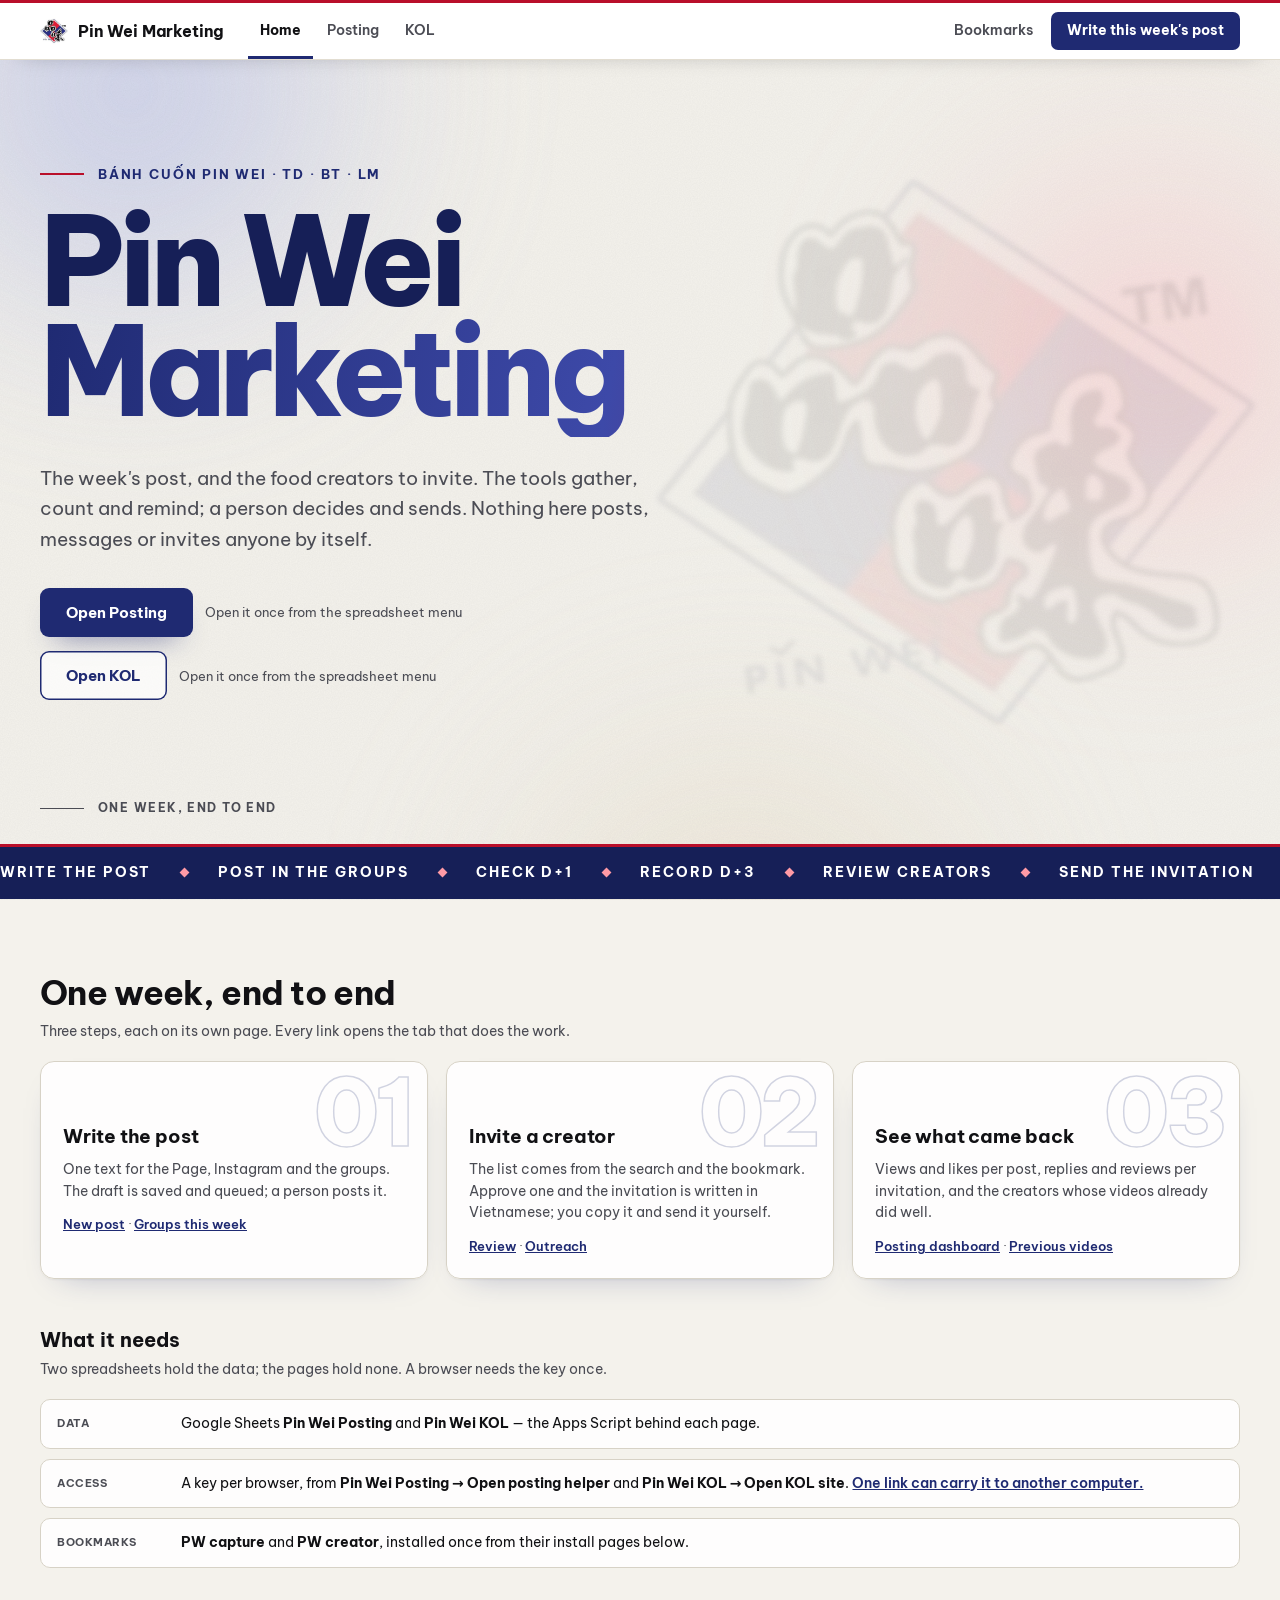
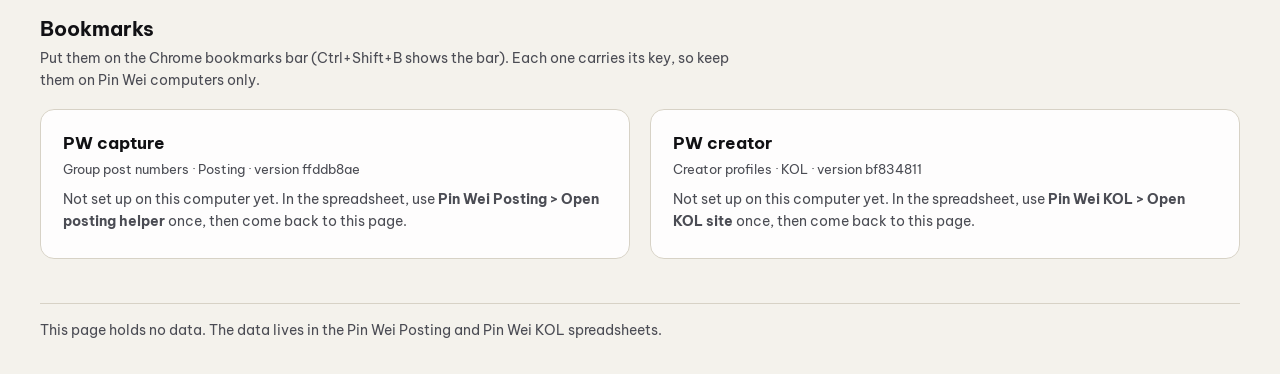
==== commit cc520112: "Publish site from PinWei_Marketing 0eed86c" ====
--- a/index.html
+++ b/index.html
@@ -13,6 +13,7 @@
 </head>
 <body>
 <div class="glow" aria-hidden="true"><span class="g1"></span><span class="g2"></span><span class="g3"></span></div>
+<div class="grain" aria-hidden="true"></div>
 <a class="skip" href="#content">Skip to content</a>
 <header class="pwbar">
   <div class="wrap pwbar-in">
@@ -20,49 +21,59 @@
     <button type="button" class="menubtn" aria-expanded="false" aria-controls="pwmenu">Menu</button>
     <div class="pwmenu" id="pwmenu">
       <nav class="sitenav" aria-label="Pin Wei Marketing"><a href="./" aria-current="page">Home</a><a href="posting/">Posting</a><a href="kol/">KOL</a></nav>
-      <div class="pwacts"><a class="quiet" href="#bookmarks">Bookmarks</a><a class="cta" href="posting/#compose">Write this week's post</a></div>
+      <div class="pwacts"><a class="quiet" href="#bookmarks">Bookmarks</a><a class="pwcta" href="posting/#compose">Write this week's post</a></div>
     </div>
   </div>
 </header>
 <main class="wrap" id="content" tabindex="-1">
-  <!-- What this is and the one thing it is for. Everything below serves this sentence. -->
-  <section class="hero">
-    <p class="eyebrow">Bánh cuốn Pin Wei · TD · BT · LM</p>
-    <h1>Pin Wei Marketing</h1>
-    <p class="lead">The week's post, and the food creators to invite. The tools gather, count and remind; a person decides and
-      sends. Nothing here posts, messages or invites anyone by itself.</p>
-    <div class="cta">
-      <a class="open" href="posting/">Open Posting</a>
-      <span class="state" id="state-posting"></span>
-      <a class="open alt" href="kol/">Open KOL</a>
-      <span class="state" id="state-kol"></span>
+  <!-- What this is and the one thing it is for. The Pin Wei mark sits behind the title, faint, and drifts with the
+       pointer and the scroll (art.js); with reduced motion it simply stays put. -->
+  <section class="hero" id="hero">
+    <div class="hero-mark" aria-hidden="true"><img src="pinwei-logo.png" alt=""></div>
+    <div class="hero-light" aria-hidden="true"></div>
+    <div class="hero-copy">
+      <p class="eyebrow"><span class="rule" aria-hidden="true"></span>Bánh cuốn Pin Wei · TD · BT · LM</p>
+      <h1><span class="l1">Pin Wei</span> <span class="l2">Marketing</span></h1>
+      <p class="lead">The week's post, and the food creators to invite. The tools gather, count and remind; a person decides and
+        sends. Nothing here posts, messages or invites anyone by itself.</p>
+      <div class="cta">
+        <div class="go"><a class="open" href="posting/">Open Posting</a><span class="state" id="state-posting"></span></div>
+        <div class="go"><a class="open alt" href="kol/">Open KOL</a><span class="state" id="state-kol"></span></div>
+      </div>
     </div>
+    <a class="scrollcue" href="#week">One week, end to end</a>
   </section>
+
+  <!-- A slow band of the week's steps: the real names of the tabs, nothing more. -->
+  <div class="ticker" aria-hidden="true"><div class="ticker-track">
+    <span>Write the post</span><span>Post in the groups</span><span>Check D+1</span><span>Record D+3</span><span>Review creators</span><span>Send the invitation</span><span>See what came back</span>
+    <span>Write the post</span><span>Post in the groups</span><span>Check D+1</span><span>Record D+3</span><span>Review creators</span><span>Send the invitation</span><span>See what came back</span>
+  </div></div>
 
   <p class="notice" id="notice" hidden></p>
 
   <!-- The task, in three steps: a short input-to-output example with the real destinations. -->
-  <section class="flow">
+  <section class="flow reveal" id="week">
     <div class="head">
       <h2>One week, end to end</h2>
       <p class="muted">Three steps, each on its own page. Every link opens the tab that does the work.</p>
     </div>
     <ol class="steps">
       <li class="step">
-        <span class="n">1</span>
+        <span class="n" aria-hidden="true">01</span>
         <h3>Write the post</h3>
         <p>One text for the Page, Instagram and the groups. The draft is saved and queued; a person posts it.</p>
         <p class="where"><a href="posting/#compose">New post</a> · <a href="posting/#week">Groups this week</a></p>
       </li>
       <li class="step">
-        <span class="n">2</span>
+        <span class="n" aria-hidden="true">02</span>
         <h3>Invite a creator</h3>
         <p>The list comes from the search and the bookmark. Approve one and the invitation is written in Vietnamese; you copy
           it and send it yourself.</p>
         <p class="where"><a href="kol/#review">Review</a> · <a href="kol/#outreach">Outreach</a></p>
       </li>
       <li class="step">
-        <span class="n">3</span>
+        <span class="n" aria-hidden="true">03</span>
         <h3>See what came back</h3>
         <p>Views and likes per post, replies and reviews per invitation, and the creators whose videos already did well.</p>
         <p class="where"><a href="posting/#dash">Posting dashboard</a> · <a href="kol/#pinwei">Previous videos</a></p>
@@ -70,7 +81,7 @@
     </ol>
   </section>
 
-  <section class="setup">
+  <section class="setup reveal">
     <div class="head">
       <h2>What it needs</h2>
       <p class="muted">Two spreadsheets hold the data; the pages hold none. A browser needs the key once.</p>
@@ -83,7 +94,7 @@
     </dl>
   </section>
 
-  <section class="marks" id="bookmarks">
+  <section class="marks reveal" id="bookmarks">
     <div class="head">
       <h2>Bookmarks</h2>
       <p class="muted">Put them on the Chrome bookmarks bar (Ctrl+Shift+B shows the bar). Each one carries its key, so keep them on Pin Wei computers only.</p>
@@ -109,6 +120,7 @@
   <footer class="end muted">This page holds no data. The data lives in the Pin Wei Posting and Pin Wei KOL spreadsheets.</footer>
 </main>
 <script src="hub.js"></script>
+<script src="art.js"></script>
 <!-- the bar's behaviour (Menu drawer) comes from the Posting site's helpers, one copy for all three sites -->
 <script src="posting/common.js"></script>
 <script>PW.navbar();</script>
--- a/hub.css
+++ b/hub.css
@@ -1,55 +1,105 @@
-/* The Pin Wei Marketing main page. Light only, like the two sites; the soft glow is its own. */
+/* The Pin Wei Marketing main page. Light only, like the two sites. This page alone is allowed to be expressive: the mark
+   behind the title, a warm paper grain, slow light, a moving band of the week's steps. Posting and KOL stay plain.
+   The bar is hub/nav.css, generated with the Posting and KOL stylesheets so all three sites share one. */
 :root {
   --font: "Be Vietnam Pro", system-ui, -apple-system, "Segoe UI", Roboto, sans-serif;
-  --bg: #f4f2ec; --fg: #111114; --muted: #4b4c54; --line: #d7d2c6; --card: rgba(255, 255, 255, .84);
+  --bg: #f4f2ec; --fg: #111114; --muted: #4b4c54; --line: #d7d2c6; --card: rgba(255, 255, 255, .86);
   --navy: #1f2a72; --navy-strong: #161f57; --brand: #b90f2a; --ok: #0b5a30; --ok-bg: #d7ebda; --bad: #940f1c; --bad-bg: #fbe9ea; --sheet: #f1efe8;
+  --ease: cubic-bezier(.2, .7, .2, 1);
   color-scheme: light;
 }
 * { box-sizing: border-box; }
 html { background: var(--bg); }
-body { margin: 0; min-height: 100vh; color: var(--fg); font: 15px/1.55 var(--font); -webkit-font-smoothing: antialiased; background: var(--bg); overflow-x: hidden; }
+/* body stays transparent so the light and the grain (z-index -1) sit between the paper and the content */
+body { margin: 0; min-height: 100vh; color: var(--fg); font: 15px/1.55 var(--font); -webkit-font-smoothing: antialiased; background: transparent; overflow-x: hidden; }
 .wrap { max-width: 1240px; margin: 0 auto; padding: 0 20px; position: relative; }
+h2 { margin: 0; font-size: 20px; line-height: 1.3; }
+p { margin: 6px 0; }
+.muted { color: var(--muted); font-size: 14px; }
 
-/* Ambient light: three blurred washes behind everything, fixed so they stay put while scrolling. */
-.glow { position: fixed; inset: 0; z-index: 0; pointer-events: none; overflow: hidden; }
+/* ---------------------------------------------------------------- the paper: slow light and grain */
+.glow { position: fixed; inset: 0; z-index: -1; pointer-events: none; overflow: hidden; }
 .glow span { position: absolute; border-radius: 50%; filter: blur(90px); opacity: .7; }
 .glow .g1 { width: 620px; height: 620px; left: -180px; top: -220px; background: radial-gradient(circle, #aeb8ea 0%, rgba(174, 184, 234, 0) 70%); }
 .glow .g2 { width: 560px; height: 560px; right: -160px; top: 80px; background: radial-gradient(circle, #ffb6be 0%, rgba(255, 182, 190, 0) 70%); opacity: .5; }
 .glow .g3 { width: 720px; height: 520px; left: 30%; bottom: -320px; background: radial-gradient(circle, #e6d9be 0%, rgba(230, 217, 190, 0) 70%); opacity: .55; }
-main { position: relative; z-index: 1; }
+.grain { position: fixed; inset: 0; z-index: -1; pointer-events: none; opacity: .09;
+  background-image: url("data:image/svg+xml;utf8,<svg xmlns='http://www.w3.org/2000/svg' width='180' height='180'><filter id='n'><feTurbulence type='fractalNoise' baseFrequency='.85' numOctaves='2' stitchTiles='stitch'/><feColorMatrix values='0 0 0 0 0.07  0 0 0 0 0.07  0 0 0 0 0.1  0 0 0 .6 0'/></filter><rect width='100%' height='100%' filter='url(%23n)'/></svg>"); }
 
-/* The bar is hub/nav.css, generated with the Posting and KOL stylesheets so all three sites share one. */
-main { padding-top: 22px; }
+/* ---------------------------------------------------------------- hero: the mark behind the title */
+.hero { position: relative; min-height: calc(100svh - var(--pwbar-h, 60px) - 56px); display: flex; flex-direction: column; justify-content: center;
+  padding: 56px 0 96px; }
+.hero-mark { position: absolute; right: -3%; top: 50%; width: min(640px, 60vw); aspect-ratio: 1; pointer-events: none;
+  mix-blend-mode: multiply; opacity: .09;
+  transform: translate3d(calc(var(--mx, 0) * -22px), calc(-50% + var(--my, 0) * -16px + var(--sy, 0) * .22px), 0) rotate(-9deg);
+  transition: transform .5s var(--ease); }
+.hero-mark img { width: 100%; height: 100%; display: block; filter: grayscale(.15) blur(2px); }
+.hero-light { position: absolute; inset: -40px -20px; pointer-events: none; opacity: 0; transition: opacity .6s ease;
+  background: radial-gradient(460px circle at var(--lx, 50%) var(--ly, 40%), rgba(255, 255, 255, .7), rgba(255, 255, 255, 0) 62%); }
+.hero.lit .hero-light { opacity: 1; }
+.hero-copy { position: relative; max-width: 800px; }
+.eyebrow { display: flex; align-items: center; margin: 0 0 22px; font-size: 13px; font-weight: 700; letter-spacing: .14em; text-transform: uppercase; color: var(--navy); }
+.eyebrow .rule { display: inline-block; width: 44px; height: 2px; background: var(--brand); margin-right: 14px; }
+.hero h1 { margin: 0; font-size: clamp(54px, 9.6vw, 132px); line-height: .9; letter-spacing: -.05em; font-weight: 800; }
+.hero h1 span { display: block; }
+.hero h1 .l1 { color: var(--navy-strong); }
+.hero h1 .l2 { padding-bottom: .08em; /* room for the descender under the clipped gradient */
+  background: linear-gradient(100deg, #1f2a72 0%, #3d49a8 30%, #b90f2a 62%, #1f2a72 100%); background-size: 240% 100%;
+  -webkit-background-clip: text; background-clip: text; color: transparent; }
+.lead { margin: 26px 0 0; font-size: clamp(16px, 1.5vw, 19px); line-height: 1.6; color: var(--muted); max-width: 620px; }
+.cta { display: flex; flex-wrap: wrap; gap: 14px 22px; align-items: center; margin: 34px 0 0; }
+.cta .go { display: flex; align-items: center; gap: 12px; flex-wrap: wrap; }
+.open, button { display: inline-block; background: var(--navy); color: #fff; border: 0; border-radius: 9px; padding: 13px 26px; font: inherit; font-weight: 700;
+  text-decoration: none; cursor: pointer; transition: background-color .2s, transform .2s var(--ease), box-shadow .2s; }
+.open:hover, button:hover { background: var(--navy-strong); }
+.cta .open { box-shadow: 0 14px 28px -16px rgba(31, 42, 114, .7); }
+.cta .open:hover { transform: translateY(-2px); }
+.cta .open.alt { background: rgba(255, 255, 255, .7); color: var(--navy); box-shadow: inset 0 0 0 1.5px var(--navy); }
+.cta .open.alt:hover { background: #fff; }
+.open:focus-visible, button:focus-visible, .bm:focus-visible, .scrollcue:focus-visible, .where a:focus-visible { outline: 3px solid rgba(40, 49, 138, .4); outline-offset: 3px; }
+.state { font-size: 13px; color: var(--muted); }
+.state.on { color: var(--ok); background: var(--ok-bg); border-radius: 999px; padding: 3px 11px; font-weight: 600; }
+.scrollcue { position: absolute; left: 0; bottom: 26px; display: flex; align-items: center; gap: 14px; font-size: 12px; font-weight: 700; letter-spacing: .12em;
+  text-transform: uppercase; color: var(--muted); text-decoration: none; }
+.scrollcue::before { content: ""; width: 44px; height: 1.5px; background: currentColor; transform-origin: left; }
+.scrollcue:hover { color: var(--navy); }
 
-.hero { padding: 56px 0 28px; max-width: 680px; }
-.eyebrow { margin: 0 0 10px; font-size: 13px; font-weight: 600; letter-spacing: .6px; text-transform: uppercase; color: var(--navy); }
-h1 { margin: 0; font-size: 44px; line-height: 1.1; font-weight: 800; letter-spacing: -.8px;
-  background: linear-gradient(100deg, #1c2465 0%, #38439e 55%, #c8102e 105%); -webkit-background-clip: text; background-clip: text; color: transparent; }
-.lead { margin: 14px 0 0; font-size: 17px; color: var(--muted); }
-h2 { margin: 0; font-size: 20px; line-height: 1.3; }
-p { margin: 6px 0; }
-.muted { color: var(--muted); font-size: 14px; }
+/* ---------------------------------------------------------------- the band of the week's steps */
+.ticker { margin: 0 calc(50% - 50vw); width: 100vw; overflow: hidden; background: var(--navy-strong); color: #fff;
+  border-top: 3px solid var(--brand); }
+.ticker-track { display: flex; width: max-content; }
+.ticker span { display: inline-flex; align-items: center; padding: 15px 0; font-size: 14px; font-weight: 700; letter-spacing: .14em; text-transform: uppercase; white-space: nowrap; }
+.ticker span::after { content: ""; width: 7px; height: 7px; margin: 0 30px; background: #ff9aa5; transform: rotate(45deg); }
 
-.apps { display: grid; grid-template-columns: 1fr 1fr; gap: 20px; margin: 8px 0 44px; }
-.app { display: flex; flex-direction: column; padding: 24px; border-radius: 14px; background: var(--card); border: 1px solid rgba(255, 255, 255, .9);
-  box-shadow: 0 1px 2px rgba(23, 26, 44, .05), 0 12px 32px -12px rgba(40, 49, 138, .22); backdrop-filter: blur(12px); -webkit-backdrop-filter: blur(12px);
-  transition: transform .18s ease, box-shadow .18s ease; }
-.app:hover { transform: translateY(-2px); box-shadow: 0 1px 2px rgba(23, 26, 44, .05), 0 18px 40px -14px rgba(40, 49, 138, .32); }
-.kicker { margin: 0 0 8px; font-size: 13px; font-weight: 700; letter-spacing: .6px; text-transform: uppercase; color: var(--brand); }
-.desc { color: var(--muted); margin: 8px 0 14px; }
-.facts { margin: 0 0 20px; padding: 0; list-style: none; border-top: 1px solid var(--line); }
-.facts li { padding: 8px 0; border-bottom: 1px solid var(--line); font-size: 14px; }
-.foot { margin-top: auto; display: flex; align-items: center; gap: 12px; flex-wrap: wrap; }
-.open, button { display: inline-block; background: var(--navy); color: #fff; border: 0; border-radius: 9px; padding: 10px 20px; font: inherit; font-weight: 600;
-  text-decoration: none; cursor: pointer; }
-.open:hover, button:hover { background: var(--navy-strong); }
-.open:focus-visible, button:focus-visible, .bm:focus-visible { outline: 3px solid rgba(40, 49, 138, .35); outline-offset: 2px; }
-.state { font-size: 13px; color: var(--muted); }
-.state.on { color: var(--ok); background: var(--ok-bg); border-radius: 999px; padding: 2px 10px; font-weight: 600; }
+/* ---------------------------------------------------------------- sections */
+.flow { margin: 72px 0 48px; }
+.setup { margin: 0 0 48px; }
+.flow .head, .setup .head, .marks .head, .share .head { max-width: 720px; margin-bottom: 18px; }
+.flow h2 { font-size: clamp(26px, 3vw, 34px); letter-spacing: -.02em; }
+.steps { list-style: none; margin: 0; padding: 0; display: grid; grid-template-columns: repeat(3, minmax(0, 1fr)); gap: 18px; }
+.step { position: relative; overflow: hidden; background: var(--card); border: 1px solid var(--line); border-radius: 14px; padding: 26px 22px 22px;
+  box-shadow: 0 1px 2px rgba(17, 17, 20, .05), 0 14px 32px -22px rgba(31, 42, 114, .4);
+  transition: transform .3s var(--ease), box-shadow .3s var(--ease), border-color .3s; }
+.step:hover, .step:focus-within { transform: translateY(-4px); border-color: #c9c3b4;
+  box-shadow: 0 1px 2px rgba(17, 17, 20, .05), 0 24px 44px -24px rgba(31, 42, 114, .5); }
+.step::after { content: ""; position: absolute; left: 0; right: 0; bottom: 0; height: 3px; background: var(--brand); transform: scaleX(0);
+  transform-origin: left; transition: transform .45s var(--ease); }
+.step:hover::after, .step:focus-within::after { transform: scaleX(1); }
+.step .n { position: absolute; right: 16px; top: 4px; font-size: 92px; font-weight: 800; line-height: 1; letter-spacing: -.05em; pointer-events: none;
+  color: transparent; -webkit-text-stroke: 1.5px rgba(31, 42, 114, .2); transition: -webkit-text-stroke-color .4s, transform .5s var(--ease); }
+.step:hover .n, .step:focus-within .n { -webkit-text-stroke-color: rgba(185, 15, 42, .45); transform: translateY(-4px) rotate(-3deg); }
+.step h3 { position: relative; margin: 34px 0 8px; font-size: 19px; letter-spacing: -.01em; }
+.step p { position: relative; margin: 0 0 12px; color: var(--muted); font-size: 14px; }
+.step .where { font-size: 13px; margin: 0; }
+.step .where a, .reqs a, .mark-card a.link { color: var(--navy); font-weight: 600; }
+.reqs { margin: 0; display: grid; gap: 10px; }
+.reqs > div { display: grid; grid-template-columns: 110px minmax(0, 1fr); gap: 14px; padding: 13px 16px; background: var(--card);
+  border: 1px solid var(--line); border-radius: 10px; }
+.reqs dt { font-size: 11px; text-transform: uppercase; letter-spacing: .05em; font-weight: 700; color: var(--muted); padding-top: 2px; }
+.reqs dd { margin: 0; font-size: 14px; }
 
-.marks .head { margin-bottom: 14px; max-width: 680px; }
 .marks .grid { display: grid; grid-template-columns: 1fr 1fr; gap: 20px; }
-.mark-card { padding: 20px 22px; border-radius: 14px; background: rgba(255, 255, 255, .7); border: 1px solid var(--line); }
+.mark-card { padding: 20px 22px; border-radius: 14px; background: var(--card); border: 1px solid var(--line); }
 .mark-card h3 { margin: 0; font-size: 17px; }
 .mark-card .for { margin: 2px 0 10px; font-size: 13px; color: var(--muted); }
 .mark-card ol { padding-left: 20px; margin: 10px 0; font-size: 14px; }
@@ -57,55 +107,66 @@
 .bm { display: inline-block; margin: 6px 0; padding: 7px 16px; border: 1px dashed var(--navy); border-radius: 8px; color: var(--navy); background: #fff;
   font-weight: 700; text-decoration: none; cursor: grab; }
 .row { display: flex; align-items: center; gap: 10px; flex-wrap: wrap; margin: 6px 0; }
-button.alt { background: #fff; color: var(--fg); border: 1px solid var(--line); padding: 7px 14px; }
+button.alt { background: #fff; color: var(--fg); border: 1px solid var(--line); padding: 7px 14px; font-weight: 600; }
 button.alt:hover { background: var(--sheet); }
-.mark-card a.link { color: var(--navy); font-weight: 600; }
 .end { margin: 44px 0 32px; padding-top: 16px; border-top: 1px solid var(--line); }
 
 /* An access link was just opened: what it did. */
-.notice { margin: 0 0 20px; padding: 10px 14px; border-radius: 10px; font-weight: 600; max-width: 680px; }
+.notice { margin: 24px 0 0; padding: 10px 14px; border-radius: 10px; font-weight: 600; max-width: 680px; }
 .notice.ok { background: var(--ok-bg); color: var(--ok); }
 .notice.bad { background: var(--bad-bg); color: var(--bad); }
 .share { margin-top: 44px; }
-.share .head { margin-bottom: 14px; max-width: 680px; }
-.share-card { padding: 20px 22px; border-radius: 14px; background: rgba(255, 255, 255, .7); border: 1px solid var(--line); max-width: 680px; }
-.share-card button { margin: 0; }
+.share-card { padding: 20px 22px; border-radius: 14px; background: var(--card); border: 1px solid var(--line); max-width: 680px; }
+.share-card button { margin: 0; padding: 10px 20px; }
 code { font-size: 13px; background: var(--sheet); border-radius: 4px; padding: 1px 5px; }
 
-@media (max-width: 760px) {
-  .apps, .marks .grid { grid-template-columns: 1fr; }
-  .hero { padding: 36px 0 20px; }
-  h1 { font-size: 34px; }
-  .glow .g1 { width: 420px; height: 420px; }
-  .glow .g2 { width: 380px; height: 380px; }
+/* ---------------------------------------------------------------- motion (only when the person allows it) */
+@media (prefers-reduced-motion: no-preference) {
+  .hero-copy > * { animation: rise 1s var(--ease) both; }
+  .hero-copy > :nth-child(2) { animation-delay: .12s; }
+  .hero-copy > :nth-child(3) { animation-delay: .26s; }
+  .hero-copy > :nth-child(4) { animation-delay: .38s; }
+  .hero-mark img { animation: markin 1.6s var(--ease) both, breathe 16s ease-in-out 1.6s infinite alternate; }
+  .hero h1 .l2 { animation: sheen 10s ease-in-out infinite alternate; }
+  .scrollcue::before { animation: cue 2.4s var(--ease) infinite; }
+  .ticker-track { animation: ticker 48s linear infinite; }
+  .ticker:hover .ticker-track { animation-play-state: paused; }
+  .glow .g1 { animation: drift 26s ease-in-out infinite alternate; }
+  .glow .g2 { animation: drift 32s ease-in-out -8s infinite alternate-reverse; }
+  .glow .g3 { animation: drift 38s ease-in-out -14s infinite alternate; }
+  /* sections rise the first time they are seen (art.js adds .art to html, then .in to each section) */
+  html.art .reveal { opacity: 0; translate: 0 32px; transition: opacity .9s var(--ease), translate .9s var(--ease); }
+  html.art .reveal.in { opacity: 1; translate: 0 0; }
+  html.art .reveal .step { opacity: 0; }
+  html.art .reveal.in .step { animation: rise .9s var(--ease) both; animation-delay: calc(var(--i, 0) * 130ms + 120ms); }
 }
-@media (prefers-reduced-motion: reduce) { .app { transition: none; } .app:hover { transform: none; } }
+@keyframes rise { from { opacity: 0; translate: 0 26px; } to { opacity: 1; translate: 0 0; } }
+@keyframes markin { from { opacity: 0; scale: .9; } to { opacity: 1; scale: 1; } }
+@keyframes breathe { from { rotate: 0deg; scale: 1; } to { rotate: 3deg; scale: 1.05; } }
+@keyframes sheen { from { background-position: 0% 50%; } to { background-position: 100% 50%; } }
+@keyframes cue { 0% { transform: scaleX(.2); } 55% { transform: scaleX(1); } 100% { transform: scaleX(.2); } }
+@keyframes ticker { from { transform: translateX(0); } to { transform: translateX(-50%); } }
+@keyframes drift { from { transform: translate3d(0, 0, 0); } to { transform: translate3d(70px, 50px, 0); } }
+@media (prefers-reduced-motion: reduce) {
+  .hero-mark, .step, .step .n, .step::after, .open { transition: none; }
+  .step:hover, .step:focus-within { transform: none; }
+}
 
-/* The homepage leads with the task: hero, then the week in three steps, then what it needs. */
-.hero { padding: 52px 0 26px; max-width: 720px; }
-.cta { display: flex; flex-wrap: wrap; gap: 10px; align-items: center; margin: 22px 0 0; }
-.cta .open { padding: 11px 22px; border-radius: 9px; }
-.cta .open.alt { background: #fff; color: var(--navy); border: 1.5px solid var(--navy); }
-.cta .open.alt:hover { background: #eef0fa; }
-.flow, .setup { margin: 0 0 42px; }
-.flow .head, .setup .head { max-width: 720px; margin-bottom: 16px; }
-.steps { list-style: none; margin: 0; padding: 0; display: grid; grid-template-columns: repeat(3, minmax(0, 1fr)); gap: 16px; counter-reset: step; }
-.step { position: relative; background: var(--card); border: 1px solid var(--line); border-radius: 14px; padding: 20px 20px 18px;
-  box-shadow: 0 1px 2px rgba(17, 17, 20, .05), 0 12px 30px -20px rgba(31, 42, 114, .35); }
-.step .n { display: inline-flex; align-items: center; justify-content: center; width: 26px; height: 26px; border-radius: 50%;
-  background: var(--navy); color: #fff; font-size: 13px; font-weight: 700; margin-bottom: 10px; }
-.step h3 { margin: 0 0 6px; font-size: 17px; }
-.step p { margin: 0 0 10px; color: var(--muted); font-size: 14px; }
-.step .where { font-size: 13px; margin: 0; }
-.step .where a { color: var(--navy); font-weight: 600; }
-.reqs { margin: 0; display: grid; gap: 10px; }
-.reqs > div { display: grid; grid-template-columns: 110px minmax(0, 1fr); gap: 14px; padding: 12px 16px; background: var(--card);
-  border: 1px solid var(--line); border-radius: 10px; }
-.reqs dt { font-size: 11px; text-transform: uppercase; letter-spacing: .05em; font-weight: 700; color: var(--muted); padding-top: 2px; }
-.reqs dd { margin: 0; font-size: 14px; }
-.reqs a { color: var(--navy); font-weight: 600; }
+/* ---------------------------------------------------------------- narrow */
 @media (max-width: 900px) {
   .steps { grid-template-columns: 1fr; }
   .reqs > div { grid-template-columns: 1fr; gap: 4px; }
-  .hero { padding: 36px 0 20px; }
-}+  .marks .grid { grid-template-columns: 1fr; }
+}
+@media (max-width: 760px) {
+  .hero { min-height: 0; padding: 44px 0 84px; }
+  .hero-mark { width: 92vw; right: -30vw; top: 38%; opacity: .08; }
+  .eyebrow { font-size: 11.5px; letter-spacing: .1em; }
+  .eyebrow .rule { width: 26px; margin-right: 10px; }
+  .cta .go { width: 100%; }
+  .flow { margin-top: 52px; }
+  .glow .g1 { width: 420px; height: 420px; }
+  .glow .g2 { width: 380px; height: 380px; }
+  .ticker span { font-size: 12.5px; padding: 13px 0; }
+  .ticker span::after { margin: 0 20px; }
+}
--- a/nav.css
+++ b/nav.css
@@ -1,2 +1,2 @@
 /* Generated by posting/site/build.js (NAV_CSS). Do not edit. */
-html{scroll-padding-top:calc(var(--pwbar-h,112px) + 12px)}html.pw-locked{overflow:hidden}.skip{position:absolute;left:12px;top:-80px;z-index:100;background:#161f57;color:#fff;padding:12px 18px;border-radius:7px;font-weight:700;text-decoration:none}.skip:focus{top:12px;color:#fff}.pwbar{--nb-ink:#111114;--nb-muted:#4b4c54;--nb-line:#e2ddd1;--nb-accent:#1f2a72;--nb-accent-dark:#161f57;--nb-tint:#eef0fa;position:sticky;top:0;z-index:50;background:#fff;border-top:3px solid #b90f2a;border-bottom:1px solid var(--nb-line);box-shadow:0 10px 24px -22px rgba(17,17,20,.55);font-family:var(--font, "Be Vietnam Pro", system-ui, sans-serif)}.pwbar-in{display:grid;grid-template-columns:auto auto minmax(0,1fr) auto;grid-template-areas:"brand site . acts" "tabs tabs tabs tabs";align-items:stretch;column-gap:24px}.pwbar .wordmark{grid-area:brand;display:flex;align-items:center;gap:10px;min-height:56px;color:var(--nb-ink);text-decoration:none;font-size:16px;font-weight:700;letter-spacing:-.01em;white-space:nowrap}.pwbar .wordmark img{width:28px;height:28px;border-radius:6px;display:block;flex:none}.pwbar .wordmark:hover{color:var(--nb-accent)}.pwmenu{display:contents}.sitenav{grid-area:site;display:flex;gap:2px}.pwbar .sitenav a{display:flex;align-items:center;padding:3px 12px 0;font-size:14px;font-weight:600;color:var(--nb-muted);text-decoration:none;border-bottom:3px solid transparent}.pwbar .sitenav a:hover{color:var(--nb-ink)}.pwbar .sitenav a[aria-current=page]{color:var(--nb-ink);font-weight:700;border-bottom-color:var(--nb-accent)}.pwacts{grid-area:acts;display:flex;align-items:center;gap:18px}.pwbar .pwacts .quiet{font-size:14px;font-weight:600;color:var(--nb-muted);text-decoration:none}.pwbar .pwacts .quiet:hover{color:var(--nb-accent);text-decoration:underline;text-underline-offset:3px}.pwbar .pwacts .cta{display:inline-flex;align-items:center;justify-content:center;min-height:38px;padding:0 16px;border-radius:7px;background:var(--nb-accent);color:#fff;font-size:14px;font-weight:700;text-decoration:none;white-space:nowrap}.pwbar .pwacts .cta:hover{background:var(--nb-accent-dark);color:#fff}.pwbar .menubtn{display:none}.pwbar nav.tabs{grid-area:tabs;display:flex;flex-wrap:nowrap;gap:2px;margin:0;padding:0;border:0;border-top:1px solid var(--nb-line);background:none}.pwbar nav.tabs a,.pwbar .morebtn{display:flex;align-items:center;gap:6px;padding:11px 12px 9px;margin:0;font:inherit;font-size:14px;font-weight:600;letter-spacing:0;text-transform:none;color:var(--nb-muted);text-decoration:none;background:none;border:0;border-bottom:3px solid transparent;border-radius:0;white-space:nowrap;cursor:pointer;line-height:1.4}.pwbar nav.tabs a:hover,.pwbar .morebtn:hover{color:var(--nb-ink);background:none}.pwbar nav.tabs a.on,.pwbar nav.tabs a[aria-current=page],.pwbar .morebtn.on{color:var(--nb-ink);font-weight:700;border-bottom-color:var(--nb-accent)}.pwbar nav.tabs .cnt{background:var(--nb-tint);color:var(--nb-accent);border-radius:999px;padding:0 7px;font-size:12px;font-weight:700;margin:0;line-height:1.5}.pwbar .more{position:relative;display:flex}.pwbar .morelist{position:absolute;right:0;top:100%;z-index:60;min-width:210px;background:#fff;border:1px solid var(--nb-line);border-radius:8px;box-shadow:0 18px 40px -18px rgba(17,17,20,.45);padding:6px}.pwbar .morelist[hidden]{display:none}.pwbar nav.tabs .morelist a{border-bottom:0;border-radius:6px;padding:10px 12px}.pwbar .morelist a:hover{background:var(--nb-tint)}.pwbar .morelist a.on{box-shadow:inset 3px 0 0 var(--nb-accent);background:var(--nb-tint)}.pwbar a:focus-visible,.pwbar button:focus-visible{outline:2px solid var(--nb-accent);outline-offset:-2px;border-radius:4px}.pwscrim{display:none}@media (max-width:860px){.pwbar-in{grid-template-columns:minmax(0,1fr) auto;grid-template-areas:"brand menu";column-gap:12px}.pwbar .wordmark{font-size:15px}.pwbar .menubtn{grid-area:menu;align-self:center;display:inline-flex;align-items:center;justify-content:center;min-height:44px;min-width:80px;padding:0 16px;background:#fff;color:var(--nb-ink);border:1.5px solid #b7b1a2;border-radius:7px;font:inherit;font-size:14px;font-weight:700;cursor:pointer}.pwbar .menubtn:hover{background:var(--nb-tint);color:var(--nb-accent);border-color:var(--nb-accent)}.pwbar.is-open .menubtn{border-color:var(--nb-accent);color:var(--nb-accent)}.pwmenu{display:none;position:fixed;top:var(--pwbar-h,60px);right:0;bottom:0;z-index:55;width:min(360px,88vw);overflow-y:auto;overscroll-behavior:contain;background:#fff;border-left:1px solid var(--nb-line);box-shadow:-18px 0 40px -24px rgba(17,17,20,.5);padding:10px 0 28px}.pwbar.is-open .pwmenu{display:flex;flex-direction:column}.pwmenu nav::before{content:attr(aria-label);display:block;padding:12px 20px 4px;font-size:11px;font-weight:700;letter-spacing:.06em;text-transform:uppercase;color:var(--nb-muted)}.pwbar nav.tabs{flex-direction:column;border-top:1px solid var(--nb-line);margin-top:10px;gap:0}.pwbar .sitenav{flex-direction:column;gap:0}.pwbar nav.tabs a,.pwbar .sitenav a,.pwbar .morelist a{min-height:48px;padding:0 20px;border:0;border-left:3px solid transparent;border-radius:0;box-shadow:none}.pwbar nav.tabs a.on,.pwbar nav.tabs a[aria-current=page],.pwbar .sitenav a[aria-current=page]{border-left-color:var(--nb-accent);background:var(--nb-tint)}.pwbar .more{display:block}.pwbar .morebtn{display:none}.pwbar .morelist,.pwbar .morelist[hidden]{display:block;position:static;min-width:0;border:0;box-shadow:none;padding:0;border-radius:0}.pwacts{flex-direction:column;align-items:stretch;gap:6px;padding:18px 20px 0;margin-top:10px;border-top:1px solid var(--nb-line)}.pwbar .pwacts .cta{min-height:48px}.pwbar .pwacts .quiet{display:flex;align-items:center;justify-content:center;min-height:48px}.pwscrim{display:block;position:fixed;left:0;right:0;bottom:0;top:var(--pwbar-h,60px);z-index:45;background:rgba(17,17,20,.32)}.pwscrim[hidden]{display:none}}@media (max-width:860px) and (prefers-reduced-motion:no-preference){.pwbar.is-open .pwmenu{animation:pwslide .16s ease-out}@keyframes pwslide{from{opacity:0;transform:translateX(18px)}to{opacity:1;transform:none}}}
+html{scroll-padding-top:calc(var(--pwbar-h,112px) + 12px)}html.pw-locked{overflow:hidden}.skip{position:absolute;left:12px;top:-80px;z-index:100;background:#161f57;color:#fff;padding:12px 18px;border-radius:7px;font-weight:700;text-decoration:none}.skip:focus{top:12px;color:#fff}.pwbar{--nb-ink:#111114;--nb-muted:#4b4c54;--nb-line:#e2ddd1;--nb-accent:#1f2a72;--nb-accent-dark:#161f57;--nb-tint:#eef0fa;position:sticky;top:0;z-index:50;background:#fff;border-top:3px solid #b90f2a;border-bottom:1px solid var(--nb-line);box-shadow:0 10px 24px -22px rgba(17,17,20,.55);font-family:var(--font, "Be Vietnam Pro", system-ui, sans-serif)}.pwbar-in{display:grid;grid-template-columns:auto auto minmax(0,1fr) auto;grid-template-areas:"brand site . acts" "tabs tabs tabs tabs";align-items:stretch;column-gap:24px}.pwbar .wordmark{grid-area:brand;display:flex;align-items:center;gap:10px;min-height:56px;color:var(--nb-ink);text-decoration:none;font-size:16px;font-weight:700;letter-spacing:-.01em;white-space:nowrap}.pwbar .wordmark img{width:28px;height:28px;border-radius:6px;display:block;flex:none}.pwbar .wordmark:hover{color:var(--nb-accent)}.pwmenu{display:contents}.sitenav{grid-area:site;display:flex;gap:2px}.pwbar .sitenav a{display:flex;align-items:center;padding:3px 12px 0;font-size:14px;font-weight:600;color:var(--nb-muted);text-decoration:none;border-bottom:3px solid transparent}.pwbar .sitenav a:hover{color:var(--nb-ink)}.pwbar .sitenav a[aria-current=page]{color:var(--nb-ink);font-weight:700;border-bottom-color:var(--nb-accent)}.pwacts{grid-area:acts;display:flex;align-items:center;gap:18px}.pwbar .pwacts .quiet{font-size:14px;font-weight:600;color:var(--nb-muted);text-decoration:none}.pwbar .pwacts .quiet:hover{color:var(--nb-accent);text-decoration:underline;text-underline-offset:3px}.pwbar .pwacts .pwcta{display:inline-flex;align-items:center;justify-content:center;min-height:38px;padding:0 16px;border-radius:7px;background:var(--nb-accent);color:#fff;font-size:14px;font-weight:700;text-decoration:none;white-space:nowrap}.pwbar .pwacts .pwcta:hover{background:var(--nb-accent-dark);color:#fff}.pwbar .menubtn{display:none}.pwbar nav.tabs{grid-area:tabs;display:flex;flex-wrap:nowrap;gap:2px;margin:0;padding:0;border:0;border-top:1px solid var(--nb-line);background:none}.pwbar nav.tabs a,.pwbar .morebtn{display:flex;align-items:center;gap:6px;padding:11px 12px 9px;margin:0;font:inherit;font-size:14px;font-weight:600;letter-spacing:0;text-transform:none;color:var(--nb-muted);text-decoration:none;background:none;border:0;border-bottom:3px solid transparent;border-radius:0;white-space:nowrap;cursor:pointer;line-height:1.4}.pwbar nav.tabs a:hover,.pwbar .morebtn:hover{color:var(--nb-ink);background:none}.pwbar nav.tabs a.on,.pwbar nav.tabs a[aria-current=page],.pwbar .morebtn.on{color:var(--nb-ink);font-weight:700;border-bottom-color:var(--nb-accent)}.pwbar nav.tabs .cnt{background:var(--nb-tint);color:var(--nb-accent);border-radius:999px;padding:0 7px;font-size:12px;font-weight:700;margin:0;line-height:1.5}.pwbar .more{position:relative;display:flex}.pwbar .morelist{position:absolute;right:0;top:100%;z-index:60;min-width:210px;background:#fff;border:1px solid var(--nb-line);border-radius:8px;box-shadow:0 18px 40px -18px rgba(17,17,20,.45);padding:6px}.pwbar .morelist[hidden]{display:none}.pwbar nav.tabs .morelist a{border-bottom:0;border-radius:6px;padding:10px 12px}.pwbar .morelist a:hover{background:var(--nb-tint)}.pwbar .morelist a.on{box-shadow:inset 3px 0 0 var(--nb-accent);background:var(--nb-tint)}.pwbar a:focus-visible,.pwbar button:focus-visible{outline:2px solid var(--nb-accent);outline-offset:-2px;border-radius:4px}.pwscrim{display:none}@media (max-width:860px){.pwbar-in{grid-template-columns:minmax(0,1fr) auto;grid-template-areas:"brand menu";column-gap:12px}.pwbar .wordmark{font-size:15px}.pwbar .menubtn{grid-area:menu;align-self:center;display:inline-flex;align-items:center;justify-content:center;min-height:44px;min-width:80px;padding:0 16px;background:#fff;color:var(--nb-ink);border:1.5px solid #b7b1a2;border-radius:7px;font:inherit;font-size:14px;font-weight:700;cursor:pointer}.pwbar .menubtn:hover{background:var(--nb-tint);color:var(--nb-accent);border-color:var(--nb-accent)}.pwbar.is-open .menubtn{border-color:var(--nb-accent);color:var(--nb-accent)}.pwmenu{display:none;position:fixed;top:var(--pwbar-h,60px);right:0;bottom:0;z-index:55;width:min(360px,88vw);overflow-y:auto;overscroll-behavior:contain;background:#fff;border-left:1px solid var(--nb-line);box-shadow:-18px 0 40px -24px rgba(17,17,20,.5);padding:10px 0 28px}.pwbar.is-open .pwmenu{display:flex;flex-direction:column}.pwmenu nav::before{content:attr(aria-label);display:block;padding:12px 20px 4px;font-size:11px;font-weight:700;letter-spacing:.06em;text-transform:uppercase;color:var(--nb-muted)}.pwbar nav.tabs{flex-direction:column;border-top:1px solid var(--nb-line);margin-top:10px;gap:0}.pwbar .sitenav{flex-direction:column;gap:0}.pwbar nav.tabs a,.pwbar .sitenav a,.pwbar .morelist a{min-height:48px;padding:0 20px;border:0;border-left:3px solid transparent;border-radius:0;box-shadow:none}.pwbar nav.tabs a.on,.pwbar nav.tabs a[aria-current=page],.pwbar .sitenav a[aria-current=page]{border-left-color:var(--nb-accent);background:var(--nb-tint)}.pwbar .more{display:block}.pwbar .morebtn{display:none}.pwbar .morelist,.pwbar .morelist[hidden]{display:block;position:static;min-width:0;border:0;box-shadow:none;padding:0;border-radius:0}.pwacts{flex-direction:column;align-items:stretch;gap:6px;padding:18px 20px 0;margin-top:10px;border-top:1px solid var(--nb-line)}.pwbar .pwacts .pwcta{min-height:48px}.pwbar .pwacts .quiet{display:flex;align-items:center;justify-content:center;min-height:48px}.pwscrim{display:block;position:fixed;left:0;right:0;bottom:0;top:var(--pwbar-h,60px);z-index:45;background:rgba(17,17,20,.32)}.pwscrim[hidden]{display:none}}@media (max-width:860px) and (prefers-reduced-motion:no-preference){.pwbar.is-open .pwmenu{animation:pwslide .16s ease-out}@keyframes pwslide{from{opacity:0;transform:translateX(18px)}to{opacity:1;transform:none}}}
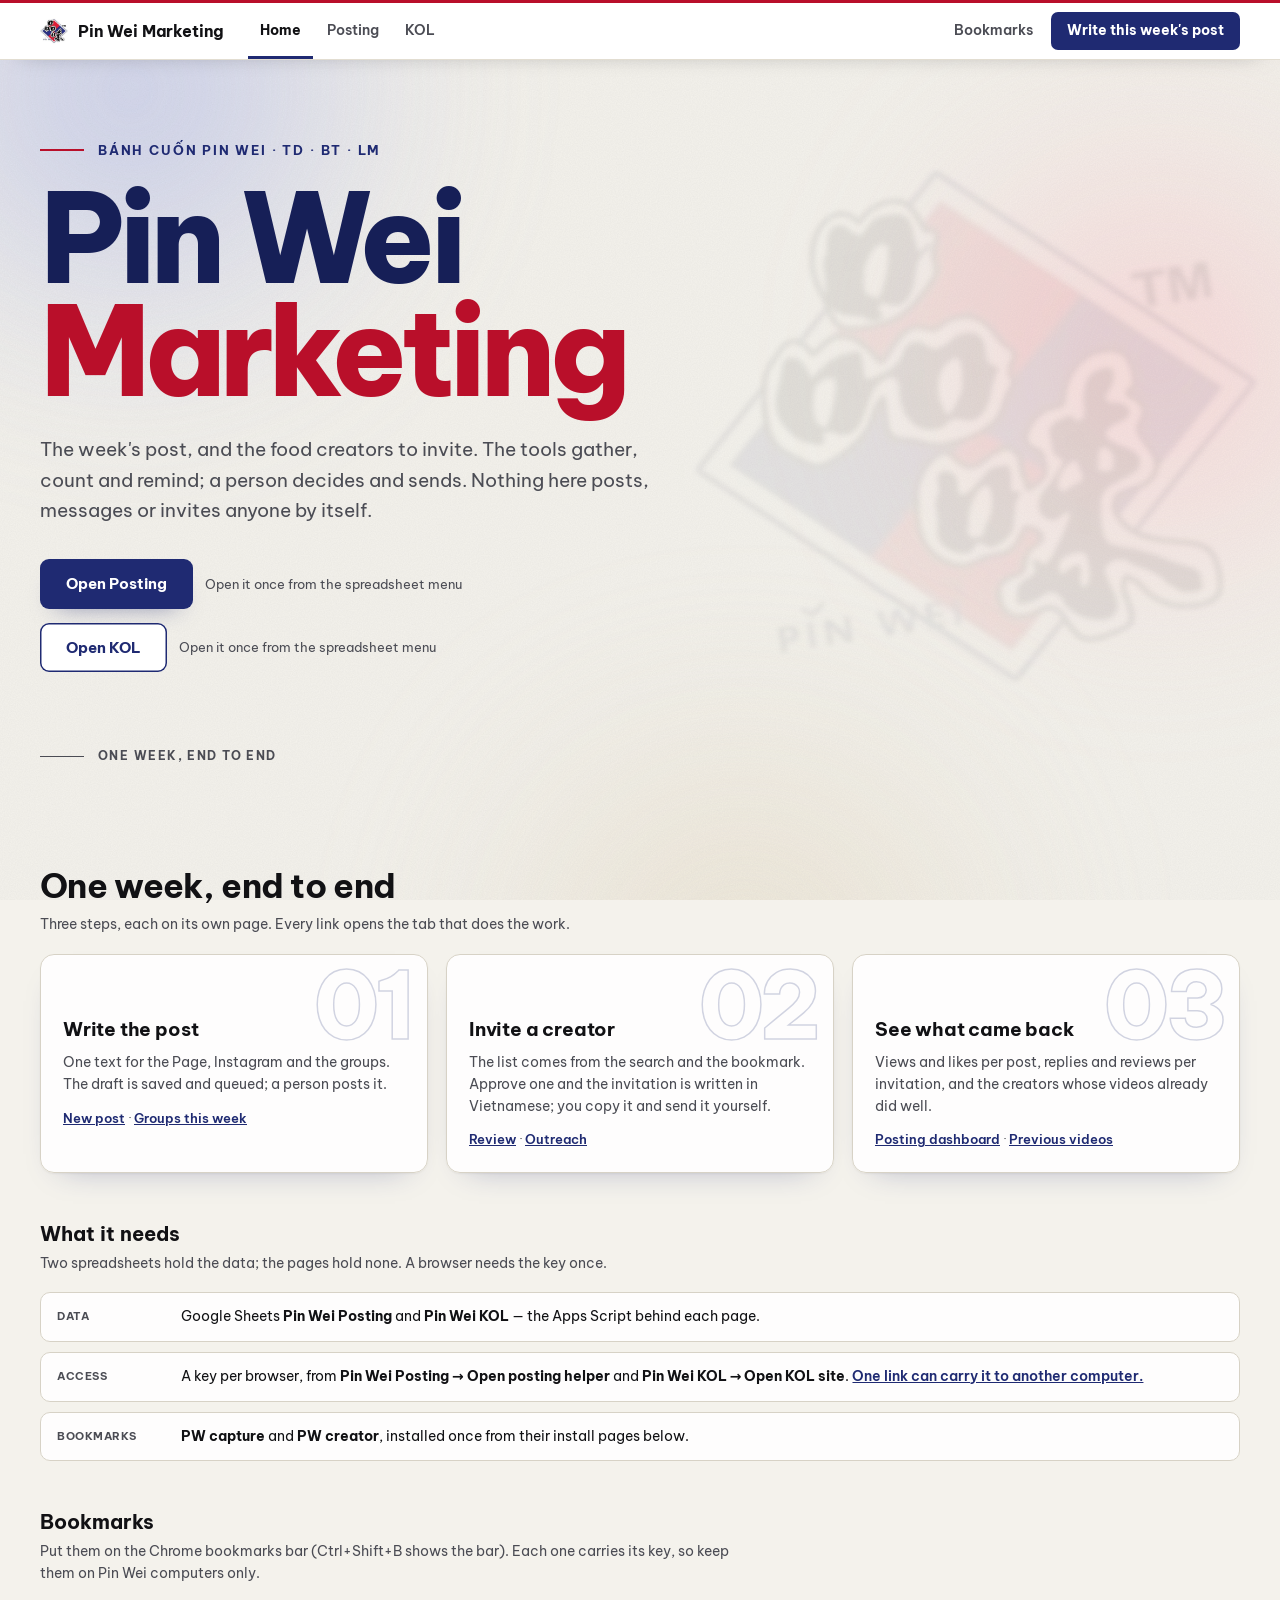
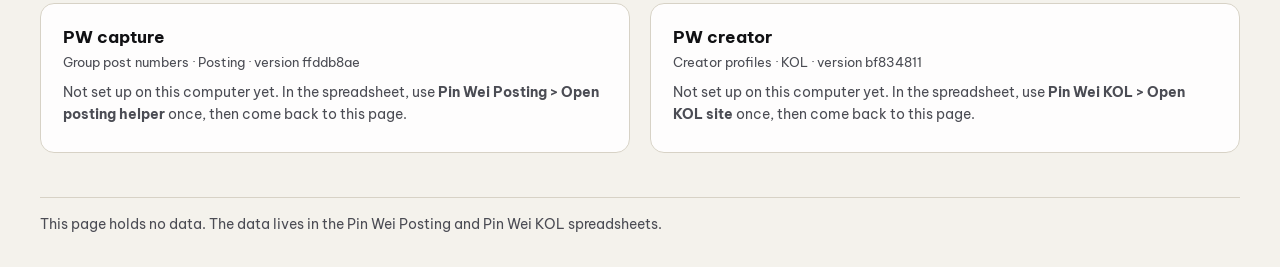
==== commit f8b98363: "Publish site from PinWei_Marketing 040d34f" ====
--- a/index.html
+++ b/index.html
@@ -8,8 +8,8 @@
 <link rel="preconnect" href="https://fonts.googleapis.com">
 <link rel="preconnect" href="https://fonts.gstatic.com" crossorigin>
 <link href="https://fonts.googleapis.com/css2?family=Be+Vietnam+Pro:wght@400;500;600;700;800&display=swap" rel="stylesheet">
-<link rel="stylesheet" href="hub.css">
-<link rel="stylesheet" href="nav.css">
+<link rel="stylesheet" href="hub.css?v=3">
+<link rel="stylesheet" href="nav.css?v=3">
 </head>
 <body>
 <div class="glow" aria-hidden="true"><span class="g1"></span><span class="g2"></span><span class="g3"></span></div>
@@ -26,11 +26,9 @@
   </div>
 </header>
 <main class="wrap" id="content" tabindex="-1">
-  <!-- What this is and the one thing it is for. The Pin Wei mark sits behind the title, faint, and drifts with the
-       pointer and the scroll (art.js); with reduced motion it simply stays put. -->
+  <!-- What this is and the one thing it is for. The Pin Wei mark sits behind the title, faint and still. -->
   <section class="hero" id="hero">
     <div class="hero-mark" aria-hidden="true"><img src="pinwei-logo.png" alt=""></div>
-    <div class="hero-light" aria-hidden="true"></div>
     <div class="hero-copy">
       <p class="eyebrow"><span class="rule" aria-hidden="true"></span>Bánh cuốn Pin Wei · TD · BT · LM</p>
       <h1><span class="l1">Pin Wei</span> <span class="l2">Marketing</span></h1>
@@ -44,16 +42,10 @@
     <a class="scrollcue" href="#week">One week, end to end</a>
   </section>
 
-  <!-- A slow band of the week's steps: the real names of the tabs, nothing more. -->
-  <div class="ticker" aria-hidden="true"><div class="ticker-track">
-    <span>Write the post</span><span>Post in the groups</span><span>Check D+1</span><span>Record D+3</span><span>Review creators</span><span>Send the invitation</span><span>See what came back</span>
-    <span>Write the post</span><span>Post in the groups</span><span>Check D+1</span><span>Record D+3</span><span>Review creators</span><span>Send the invitation</span><span>See what came back</span>
-  </div></div>
-
   <p class="notice" id="notice" hidden></p>
 
   <!-- The task, in three steps: a short input-to-output example with the real destinations. -->
-  <section class="flow reveal" id="week">
+  <section class="flow" id="week">
     <div class="head">
       <h2>One week, end to end</h2>
       <p class="muted">Three steps, each on its own page. Every link opens the tab that does the work.</p>
@@ -81,7 +73,7 @@
     </ol>
   </section>
 
-  <section class="setup reveal">
+  <section class="setup">
     <div class="head">
       <h2>What it needs</h2>
       <p class="muted">Two spreadsheets hold the data; the pages hold none. A browser needs the key once.</p>
@@ -94,7 +86,7 @@
     </dl>
   </section>
 
-  <section class="marks reveal" id="bookmarks">
+  <section class="marks" id="bookmarks">
     <div class="head">
       <h2>Bookmarks</h2>
       <p class="muted">Put them on the Chrome bookmarks bar (Ctrl+Shift+B shows the bar). Each one carries its key, so keep them on Pin Wei computers only.</p>
@@ -120,7 +112,6 @@
   <footer class="end muted">This page holds no data. The data lives in the Pin Wei Posting and Pin Wei KOL spreadsheets.</footer>
 </main>
 <script src="hub.js"></script>
-<script src="art.js"></script>
 <!-- the bar's behaviour (Menu drawer) comes from the Posting site's helpers, one copy for all three sites -->
 <script src="posting/common.js"></script>
 <script>PW.navbar();</script>
--- a/hub.css
+++ b/hub.css
@@ -1,5 +1,5 @@
-/* The Pin Wei Marketing main page. Light only, like the two sites. This page alone is allowed to be expressive: the mark
-   behind the title, a warm paper grain, slow light, a moving band of the week's steps. Posting and KOL stay plain.
+/* The Pin Wei Marketing main page. Light only, like the two sites. The mark sits faint behind the title on a warm paper with
+   a little grain; nothing moves except one quiet fade of the hero text on load. Posting and KOL stay plain.
    The bar is hub/nav.css, generated with the Posting and KOL stylesheets so all three sites share one. */
 :root {
   --font: "Be Vietnam Pro", system-ui, -apple-system, "Segoe UI", Roboto, sans-serif;
@@ -26,50 +26,35 @@
 .grain { position: fixed; inset: 0; z-index: -1; pointer-events: none; opacity: .09;
   background-image: url("data:image/svg+xml;utf8,<svg xmlns='http://www.w3.org/2000/svg' width='180' height='180'><filter id='n'><feTurbulence type='fractalNoise' baseFrequency='.85' numOctaves='2' stitchTiles='stitch'/><feColorMatrix values='0 0 0 0 0.07  0 0 0 0 0.07  0 0 0 0 0.1  0 0 0 .6 0'/></filter><rect width='100%' height='100%' filter='url(%23n)'/></svg>"); }
 
-/* ---------------------------------------------------------------- hero: the mark behind the title */
-.hero { position: relative; min-height: calc(100svh - var(--pwbar-h, 60px) - 56px); display: flex; flex-direction: column; justify-content: center;
+/* ---------------------------------------------------------------- hero: the mark behind the title, faint and still */
+.hero { position: relative; min-height: calc(88svh - var(--pwbar-h, 60px)); display: flex; flex-direction: column; justify-content: center;
   padding: 56px 0 96px; }
-.hero-mark { position: absolute; right: -3%; top: 50%; width: min(640px, 60vw); aspect-ratio: 1; pointer-events: none;
-  mix-blend-mode: multiply; opacity: .09;
-  transform: translate3d(calc(var(--mx, 0) * -22px), calc(-50% + var(--my, 0) * -16px + var(--sy, 0) * .22px), 0) rotate(-9deg);
-  transition: transform .5s var(--ease); }
+.hero-mark { position: absolute; right: -3%; top: 50%; width: min(600px, 56vw); aspect-ratio: 1; pointer-events: none;
+  mix-blend-mode: multiply; opacity: .08; transform: translateY(-50%) rotate(-9deg); }
 .hero-mark img { width: 100%; height: 100%; display: block; filter: grayscale(.15) blur(2px); }
-.hero-light { position: absolute; inset: -40px -20px; pointer-events: none; opacity: 0; transition: opacity .6s ease;
-  background: radial-gradient(460px circle at var(--lx, 50%) var(--ly, 40%), rgba(255, 255, 255, .7), rgba(255, 255, 255, 0) 62%); }
-.hero.lit .hero-light { opacity: 1; }
 .hero-copy { position: relative; max-width: 800px; }
 .eyebrow { display: flex; align-items: center; margin: 0 0 22px; font-size: 13px; font-weight: 700; letter-spacing: .14em; text-transform: uppercase; color: var(--navy); }
 .eyebrow .rule { display: inline-block; width: 44px; height: 2px; background: var(--brand); margin-right: 14px; }
-.hero h1 { margin: 0; font-size: clamp(54px, 9.6vw, 132px); line-height: .9; letter-spacing: -.05em; font-weight: 800; }
+.hero h1 { margin: 0; font-size: clamp(54px, 9.6vw, 128px); line-height: .92; letter-spacing: -.05em; font-weight: 800; }
 .hero h1 span { display: block; }
 .hero h1 .l1 { color: var(--navy-strong); }
-.hero h1 .l2 { padding-bottom: .08em; /* room for the descender under the clipped gradient */
-  background: linear-gradient(100deg, #1f2a72 0%, #3d49a8 30%, #b90f2a 62%, #1f2a72 100%); background-size: 240% 100%;
-  -webkit-background-clip: text; background-clip: text; color: transparent; }
+.hero h1 .l2 { color: var(--brand); }
 .lead { margin: 26px 0 0; font-size: clamp(16px, 1.5vw, 19px); line-height: 1.6; color: var(--muted); max-width: 620px; }
 .cta { display: flex; flex-wrap: wrap; gap: 14px 22px; align-items: center; margin: 34px 0 0; }
 .cta .go { display: flex; align-items: center; gap: 12px; flex-wrap: wrap; }
 .open, button { display: inline-block; background: var(--navy); color: #fff; border: 0; border-radius: 9px; padding: 13px 26px; font: inherit; font-weight: 700;
-  text-decoration: none; cursor: pointer; transition: background-color .2s, transform .2s var(--ease), box-shadow .2s; }
+  text-decoration: none; cursor: pointer; transition: background-color .2s; }
 .open:hover, button:hover { background: var(--navy-strong); }
-.cta .open { box-shadow: 0 14px 28px -16px rgba(31, 42, 114, .7); }
-.cta .open:hover { transform: translateY(-2px); }
-.cta .open.alt { background: rgba(255, 255, 255, .7); color: var(--navy); box-shadow: inset 0 0 0 1.5px var(--navy); }
-.cta .open.alt:hover { background: #fff; }
+.cta .open { box-shadow: 0 12px 24px -16px rgba(31, 42, 114, .6); }
+.cta .open.alt { background: #fff; color: var(--navy); box-shadow: inset 0 0 0 1.5px var(--navy); }
+.cta .open.alt:hover { background: #eef0fa; }
 .open:focus-visible, button:focus-visible, .bm:focus-visible, .scrollcue:focus-visible, .where a:focus-visible { outline: 3px solid rgba(40, 49, 138, .4); outline-offset: 3px; }
 .state { font-size: 13px; color: var(--muted); }
 .state.on { color: var(--ok); background: var(--ok-bg); border-radius: 999px; padding: 3px 11px; font-weight: 600; }
 .scrollcue { position: absolute; left: 0; bottom: 26px; display: flex; align-items: center; gap: 14px; font-size: 12px; font-weight: 700; letter-spacing: .12em;
   text-transform: uppercase; color: var(--muted); text-decoration: none; }
-.scrollcue::before { content: ""; width: 44px; height: 1.5px; background: currentColor; transform-origin: left; }
+.scrollcue::before { content: ""; width: 44px; height: 1.5px; background: currentColor; }
 .scrollcue:hover { color: var(--navy); }
-
-/* ---------------------------------------------------------------- the band of the week's steps */
-.ticker { margin: 0 calc(50% - 50vw); width: 100vw; overflow: hidden; background: var(--navy-strong); color: #fff;
-  border-top: 3px solid var(--brand); }
-.ticker-track { display: flex; width: max-content; }
-.ticker span { display: inline-flex; align-items: center; padding: 15px 0; font-size: 14px; font-weight: 700; letter-spacing: .14em; text-transform: uppercase; white-space: nowrap; }
-.ticker span::after { content: ""; width: 7px; height: 7px; margin: 0 30px; background: #ff9aa5; transform: rotate(45deg); }
 
 /* ---------------------------------------------------------------- sections */
 .flow { margin: 72px 0 48px; }
@@ -86,8 +71,8 @@
   transform-origin: left; transition: transform .45s var(--ease); }
 .step:hover::after, .step:focus-within::after { transform: scaleX(1); }
 .step .n { position: absolute; right: 16px; top: 4px; font-size: 92px; font-weight: 800; line-height: 1; letter-spacing: -.05em; pointer-events: none;
-  color: transparent; -webkit-text-stroke: 1.5px rgba(31, 42, 114, .2); transition: -webkit-text-stroke-color .4s, transform .5s var(--ease); }
-.step:hover .n, .step:focus-within .n { -webkit-text-stroke-color: rgba(185, 15, 42, .45); transform: translateY(-4px) rotate(-3deg); }
+  color: transparent; -webkit-text-stroke: 1.5px rgba(31, 42, 114, .2); transition: -webkit-text-stroke-color .3s; }
+.step:hover .n, .step:focus-within .n { -webkit-text-stroke-color: rgba(185, 15, 42, .4); }
 .step h3 { position: relative; margin: 34px 0 8px; font-size: 19px; letter-spacing: -.01em; }
 .step p { position: relative; margin: 0 0 12px; color: var(--muted); font-size: 14px; }
 .step .where { font-size: 13px; margin: 0; }
@@ -120,35 +105,16 @@
 .share-card button { margin: 0; padding: 10px 20px; }
 code { font-size: 13px; background: var(--sheet); border-radius: 4px; padding: 1px 5px; }
 
-/* ---------------------------------------------------------------- motion (only when the person allows it) */
+/* ---------------------------------------------------------------- motion: one quiet fade of the hero text on load */
 @media (prefers-reduced-motion: no-preference) {
-  .hero-copy > * { animation: rise 1s var(--ease) both; }
-  .hero-copy > :nth-child(2) { animation-delay: .12s; }
-  .hero-copy > :nth-child(3) { animation-delay: .26s; }
-  .hero-copy > :nth-child(4) { animation-delay: .38s; }
-  .hero-mark img { animation: markin 1.6s var(--ease) both, breathe 16s ease-in-out 1.6s infinite alternate; }
-  .hero h1 .l2 { animation: sheen 10s ease-in-out infinite alternate; }
-  .scrollcue::before { animation: cue 2.4s var(--ease) infinite; }
-  .ticker-track { animation: ticker 48s linear infinite; }
-  .ticker:hover .ticker-track { animation-play-state: paused; }
-  .glow .g1 { animation: drift 26s ease-in-out infinite alternate; }
-  .glow .g2 { animation: drift 32s ease-in-out -8s infinite alternate-reverse; }
-  .glow .g3 { animation: drift 38s ease-in-out -14s infinite alternate; }
-  /* sections rise the first time they are seen (art.js adds .art to html, then .in to each section) */
-  html.art .reveal { opacity: 0; translate: 0 32px; transition: opacity .9s var(--ease), translate .9s var(--ease); }
-  html.art .reveal.in { opacity: 1; translate: 0 0; }
-  html.art .reveal .step { opacity: 0; }
-  html.art .reveal.in .step { animation: rise .9s var(--ease) both; animation-delay: calc(var(--i, 0) * 130ms + 120ms); }
+  .hero-copy > * { animation: rise .8s var(--ease) both; }
+  .hero-copy > :nth-child(2) { animation-delay: .08s; }
+  .hero-copy > :nth-child(3) { animation-delay: .16s; }
+  .hero-copy > :nth-child(4) { animation-delay: .24s; }
 }
-@keyframes rise { from { opacity: 0; translate: 0 26px; } to { opacity: 1; translate: 0 0; } }
-@keyframes markin { from { opacity: 0; scale: .9; } to { opacity: 1; scale: 1; } }
-@keyframes breathe { from { rotate: 0deg; scale: 1; } to { rotate: 3deg; scale: 1.05; } }
-@keyframes sheen { from { background-position: 0% 50%; } to { background-position: 100% 50%; } }
-@keyframes cue { 0% { transform: scaleX(.2); } 55% { transform: scaleX(1); } 100% { transform: scaleX(.2); } }
-@keyframes ticker { from { transform: translateX(0); } to { transform: translateX(-50%); } }
-@keyframes drift { from { transform: translate3d(0, 0, 0); } to { transform: translate3d(70px, 50px, 0); } }
+@keyframes rise { from { opacity: 0; translate: 0 14px; } to { opacity: 1; translate: 0 0; } }
 @media (prefers-reduced-motion: reduce) {
-  .hero-mark, .step, .step .n, .step::after, .open { transition: none; }
+  .step, .step .n, .step::after, .open { transition: none; }
   .step:hover, .step:focus-within { transform: none; }
 }
 
@@ -160,13 +126,11 @@
 }
 @media (max-width: 760px) {
   .hero { min-height: 0; padding: 44px 0 84px; }
-  .hero-mark { width: 92vw; right: -30vw; top: 38%; opacity: .08; }
+  .hero-mark { width: 92vw; right: -30vw; top: 38%; opacity: .07; }
   .eyebrow { font-size: 11.5px; letter-spacing: .1em; }
   .eyebrow .rule { width: 26px; margin-right: 10px; }
   .cta .go { width: 100%; }
   .flow { margin-top: 52px; }
   .glow .g1 { width: 420px; height: 420px; }
   .glow .g2 { width: 380px; height: 380px; }
-  .ticker span { font-size: 12.5px; padding: 13px 0; }
-  .ticker span::after { margin: 0 20px; }
 }
